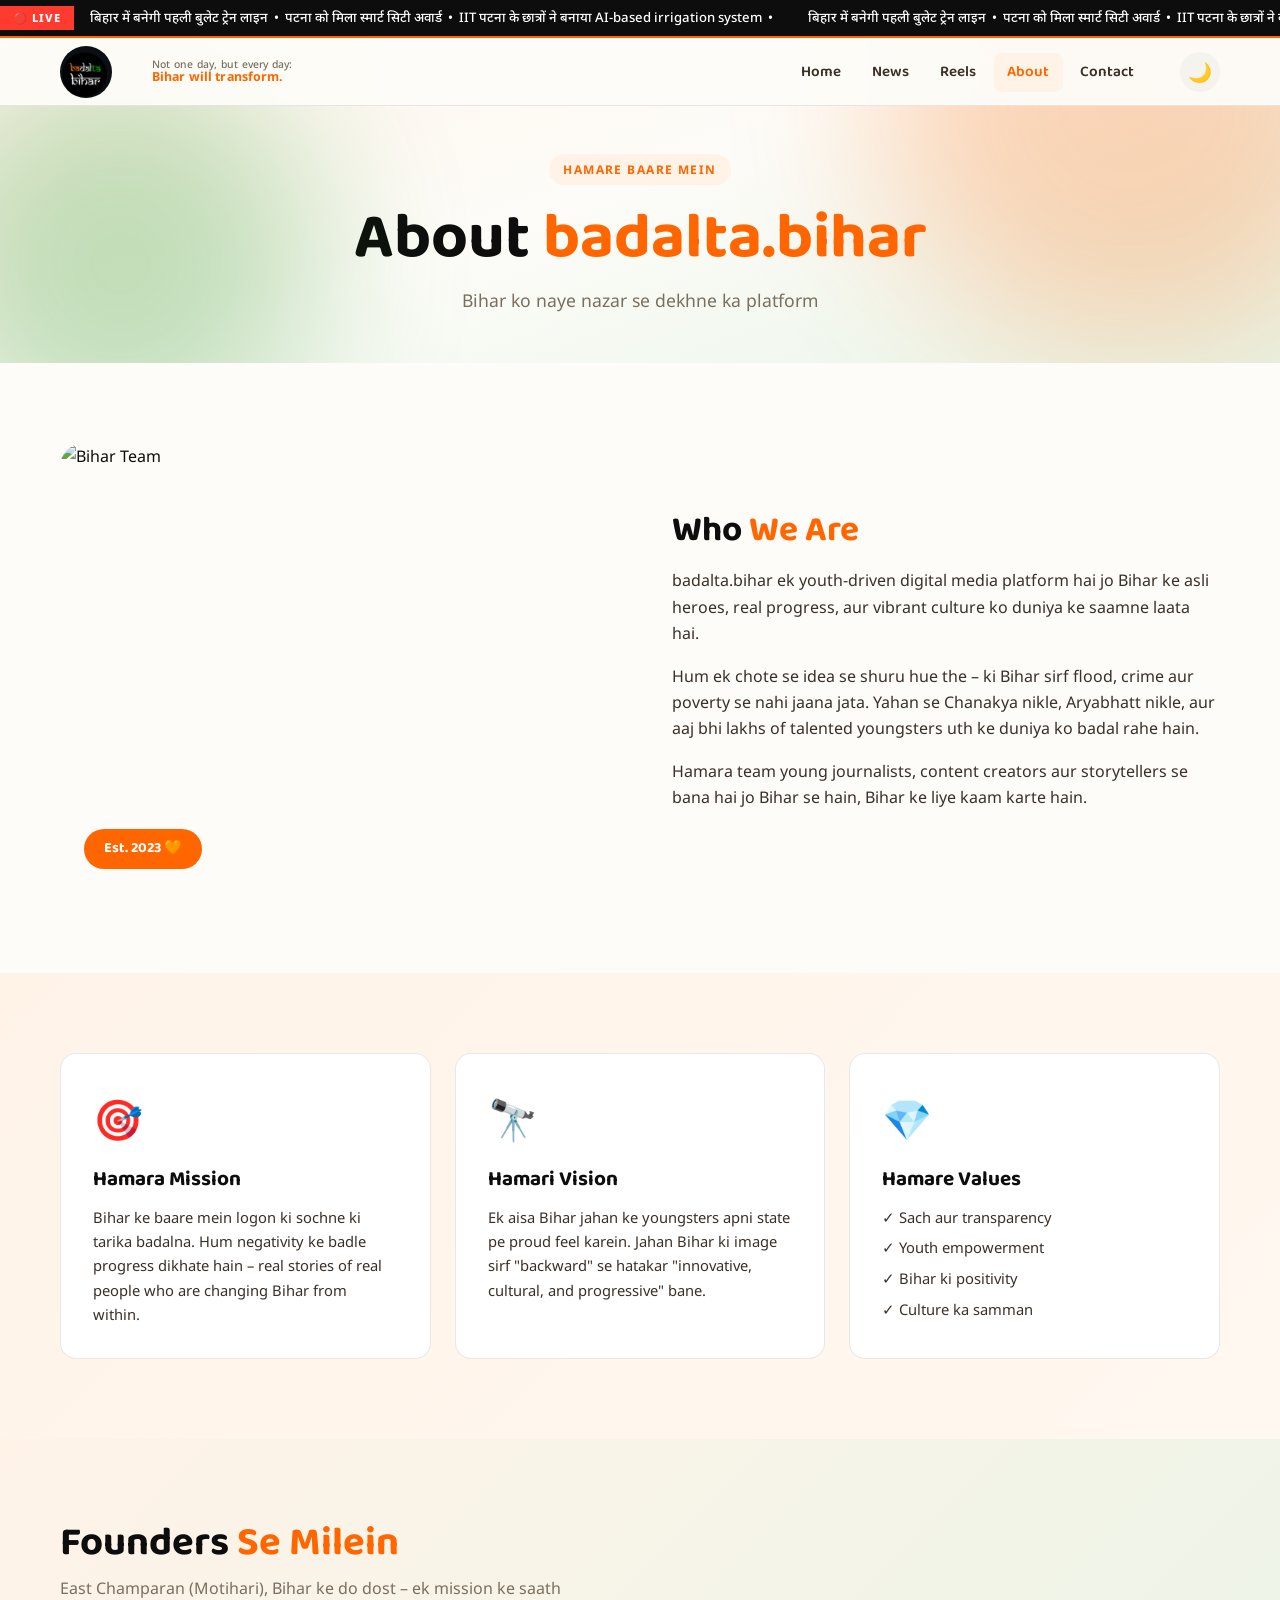
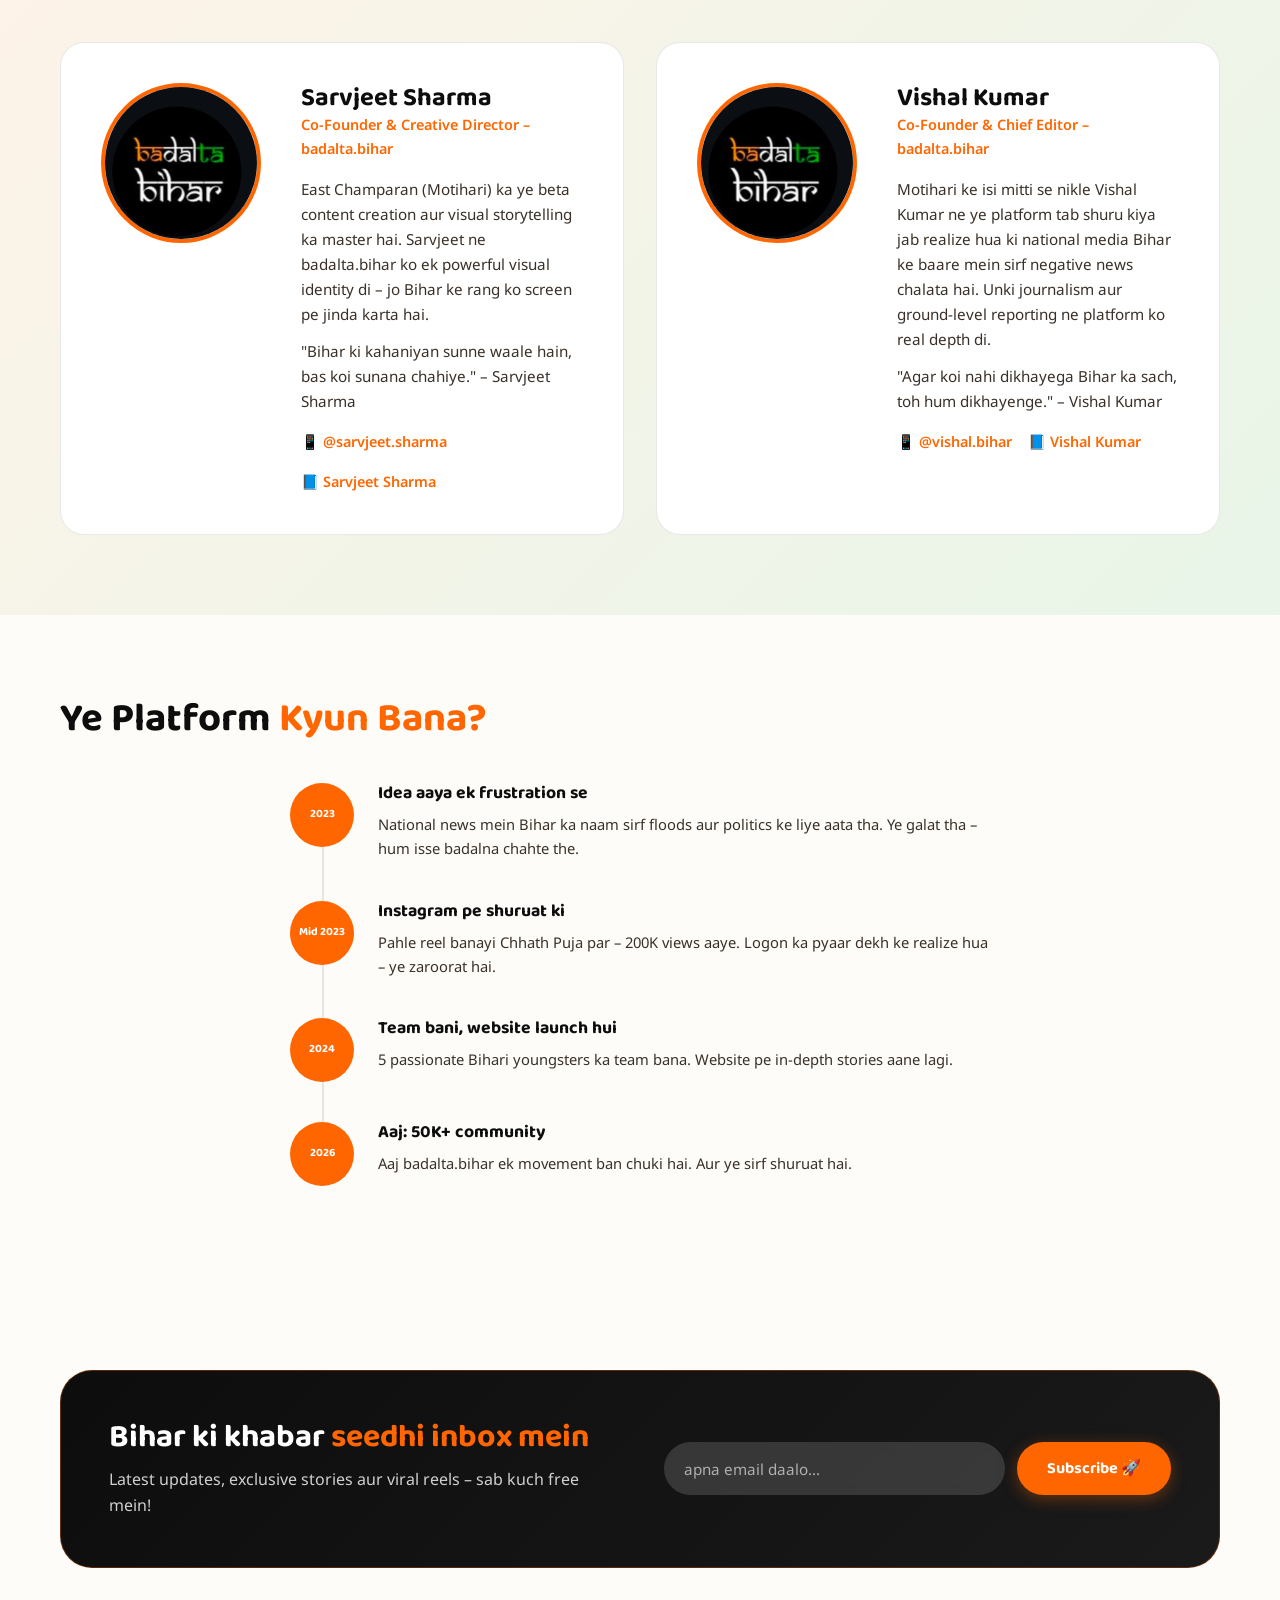
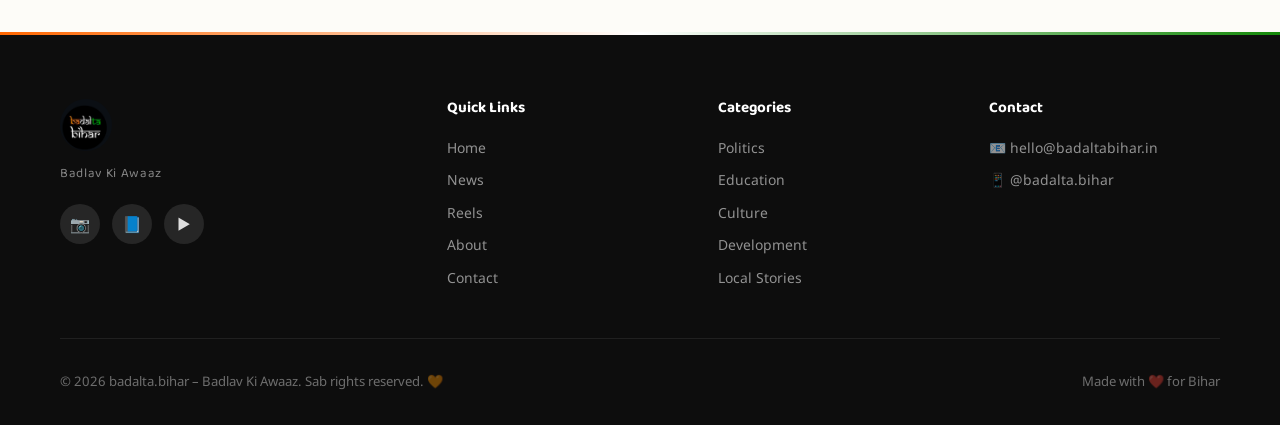
==== about.html @ aacc1989 "Add files via upload" ====
<!DOCTYPE html>
<html lang="hi" data-theme="light">
<head>
  <meta charset="UTF-8" />
  <meta name="viewport" content="width=device-width, initial-scale=1.0" />
  <title>About – badalta.bihar</title>
  <link rel="stylesheet" href="style.css" />
  <link href="https://fonts.googleapis.com/css2?family=Baloo+2:wght@400;500;600;700;800&family=Noto+Sans:ital,wght@0,400;0,500;0,600;1,400&display=swap" rel="stylesheet" />
</head>
<body>

  <div class="ticker-wrap">
    <span class="ticker-label">🔴 LIVE</span>
    <div class="ticker-track">
      <span class="ticker-content">बिहार में बनेगी पहली बुलेट ट्रेन लाइन &nbsp;•&nbsp; पटना को मिला स्मार्ट सिटी अवार्ड &nbsp;•&nbsp; IIT पटना के छात्रों ने बनाया AI-based irrigation system &nbsp;•&nbsp;</span>
      <span class="ticker-content" aria-hidden="true">बिहार में बनेगी पहली बुलेट ट्रेन लाइन &nbsp;•&nbsp; पटना को मिला स्मार्ट सिटी अवार्ड &nbsp;•&nbsp; IIT पटना के छात्रों ने बनाया AI-based irrigation system &nbsp;•&nbsp;</span>
    </div>
  </div>

  <nav class="navbar" id="navbar">
    <div class="nav-inner">
      <a href="index.html" class="logo logo-with-img">
        <img src="[data-uri]" alt="badalta.bihar logo" class="logo-img" />
      </a>
      <div class="nav-tagline">
        <span class="nt-line1">Not one day, but every day:</span>
        <span class="nt-line2">Bihar will transform.</span>
      </div>
      <ul class="nav-links" id="navLinks">
        <li><a href="index.html">Home</a></li>
        <li><a href="news.html">News</a></li>
        <li><a href="reels.html">Reels</a></li>
        <li><a href="about.html" class="active">About</a></li>
        <li><a href="contact.html">Contact</a></li>
      </ul>
      <div class="nav-actions">
        <button class="theme-toggle" id="themeToggle" title="Toggle Dark Mode">🌙</button>
        <button class="hamburger" id="hamburger"><span></span><span></span><span></span></button>
      </div>
    </div>
  </nav>

  <!-- PAGE HERO -->
  <section class="page-hero">
    <div class="blob blob-1"></div>
    <div class="blob blob-2"></div>
    <div class="container">
      <div class="section-badge">Hamare Baare Mein</div>
      <h1 class="page-hero-title">About <span class="accent">badalta.bihar</span></h1>
      <p class="page-hero-sub">Bihar ko naye nazar se dekhne ka platform</p>
    </div>
  </section>

  <!-- WHO WE ARE -->
  <section class="section-gap">
    <div class="container">
      <div class="about-full-grid">
        <div class="about-full-img">
          <img src="https://images.unsplash.com/photo-1529156069898-49953e39b3ac?w=700&q=80" alt="Bihar Team" loading="lazy" />
          <div class="img-badge">Est. 2023 🧡</div>
        </div>
        <div class="about-full-text">
          <h2>Who <span class="accent">We Are</span></h2>
          <p>badalta.bihar ek youth-driven digital media platform hai jo Bihar ke asli heroes, real progress, aur vibrant culture ko duniya ke saamne laata hai.</p>
          <p>Hum ek chote se idea se shuru hue the – ki Bihar sirf flood, crime aur poverty se nahi jaana jata. Yahan se Chanakya nikle, Aryabhatt nikle, aur aaj bhi lakhs of talented youngsters uth ke duniya ko badal rahe hain.</p>
          <p>Hamara team young journalists, content creators aur storytellers se bana hai jo Bihar se hain, Bihar ke liye kaam karte hain.</p>
        </div>
      </div>
    </div>
  </section>

  <!-- MISSION / VISION -->
  <section class="section-gap mv-section">
    <div class="container">
      <div class="mv-grid">
        <div class="mv-card mv-mission">
          <div class="mv-icon">🎯</div>
          <h3>Hamara Mission</h3>
          <p>Bihar ke baare mein logon ki sochne ki tarika badalna. Hum negativity ke badle progress dikhate hain – real stories of real people who are changing Bihar from within.</p>
        </div>
        <div class="mv-card mv-vision">
          <div class="mv-icon">🔭</div>
          <h3>Hamari Vision</h3>
          <p>Ek aisa Bihar jahan ke youngsters apni state pe proud feel karein. Jahan Bihar ki image sirf "backward" se hatakar "innovative, cultural, and progressive" bane.</p>
        </div>
        <div class="mv-card mv-values">
          <div class="mv-icon">💎</div>
          <h3>Hamare Values</h3>
          <ul>
            <li>✓ Sach aur transparency</li>
            <li>✓ Youth empowerment</li>
            <li>✓ Bihar ki positivity</li>
            <li>✓ Culture ka samman</li>
          </ul>
        </div>
      </div>
    </div>
  </section>

  <!-- FOUNDERS -->
  <section class="section-gap creator-section">
    <div class="container">
      <div class="section-header" style="justify-content:center;text-align:center;flex-direction:column;gap:0.5rem;">
        <h2 class="section-title">Founders <span class="accent">Se Milein</span></h2>
        <p style="color:var(--text-3)">East Champaran (Motihari), Bihar ke do dost – ek mission ke saath</p>
      </div>
      <div class="founders-grid">

        <!-- Founder 1: Sarvjeet Sharma -->
        <div class="creator-card">
          <div class="creator-avatar">
            <img src="[data-uri]" alt="Sarvjeet Sharma" />
          </div>
          <div class="creator-text">
            <h3>Sarvjeet Sharma</h3>
            <span class="creator-role">Co-Founder &amp; Creative Director – badalta.bihar</span>
            <p>East Champaran (Motihari) ka ye beta content creation aur visual storytelling ka master hai. Sarvjeet ne badalta.bihar ko ek powerful visual identity di – jo Bihar ke rang ko screen pe jinda karta hai.</p>
            <p>"Bihar ki kahaniyan sunne waale hain, bas koi sunana chahiye." – Sarvjeet Sharma</p>
            <div class="creator-social">
              <a href="#">📱 @sarvjeet.sharma</a>
              <a href="#">📘 Sarvjeet Sharma</a>
            </div>
          </div>
        </div>

        <!-- Founder 2: Vishal Kumar -->
        <div class="creator-card">
          <div class="creator-avatar">
            <img src="[data-uri]" alt="Vishal Kumar" />
          </div>
          <div class="creator-text">
            <h3>Vishal Kumar</h3>
            <span class="creator-role">Co-Founder &amp; Chief Editor – badalta.bihar</span>
            <p>Motihari ke isi mitti se nikle Vishal Kumar ne ye platform tab shuru kiya jab realize hua ki national media Bihar ke baare mein sirf negative news chalata hai. Unki journalism aur ground-level reporting ne platform ko real depth di.</p>
            <p>"Agar koi nahi dikhayega Bihar ka sach, toh hum dikhayenge." – Vishal Kumar</p>
            <div class="creator-social">
              <a href="#">📱 @vishal.bihar</a>
              <a href="#">📘 Vishal Kumar</a>
            </div>
          </div>
        </div>

      </div>
    </div>
  </section>

  <!-- WHY THIS PLATFORM -->
  <section class="section-gap why-section">
    <div class="container">
      <div class="section-header">
        <h2 class="section-title">Ye Platform <span class="accent">Kyun Bana?</span></h2>
      </div>
      <div class="why-timeline">
        <div class="why-item">
          <div class="why-dot">2023</div>
          <div class="why-text">
            <h4>Idea aaya ek frustration se</h4>
            <p>National news mein Bihar ka naam sirf floods aur politics ke liye aata tha. Ye galat tha – hum isse badalna chahte the.</p>
          </div>
        </div>
        <div class="why-item">
          <div class="why-dot">Mid 2023</div>
          <div class="why-text">
            <h4>Instagram pe shuruat ki</h4>
            <p>Pahle reel banayi Chhath Puja par – 200K views aaye. Logon ka pyaar dekh ke realize hua – ye zaroorat hai.</p>
          </div>
        </div>
        <div class="why-item">
          <div class="why-dot">2024</div>
          <div class="why-text">
            <h4>Team bani, website launch hui</h4>
            <p>5 passionate Bihari youngsters ka team bana. Website pe in-depth stories aane lagi.</p>
          </div>
        </div>
        <div class="why-item">
          <div class="why-dot">2026</div>
          <div class="why-text">
            <h4>Aaj: 50K+ community</h4>
            <p>Aaj badalta.bihar ek movement ban chuki hai. Aur ye sirf shuruat hai.</p>
          </div>
        </div>
      </div>
    </div>
  </section>

  <!-- NEWSLETTER -->
  <section class="newsletter-section section-gap">
    <div class="container">
      <div class="newsletter-box">
        <div class="nl-text">
          <h2>Bihar ki khabar <span class="accent">seedhi inbox mein</span></h2>
          <p>Latest updates, exclusive stories aur viral reels – sab kuch free mein!</p>
        </div>
        <form class="nl-form" id="nlForm">
          <input type="email" placeholder="apna email daalo..." required />
          <button type="submit" class="btn btn-primary">Subscribe 🚀</button>
        </form>
      </div>
    </div>
  </section>

  <footer class="footer">
    <div class="container">
      <div class="footer-grid">
        <div class="footer-brand">
          <a href="index.html" class="logo logo-footer logo-with-img"><img src="[data-uri]" alt="badalta.bihar logo" class="logo-img" /></a>
          <p class="footer-tagline">Badlav Ki Awaaz</p>
          <div class="social-links">
            <a href="#" class="social-btn">📷</a>
            <a href="#" class="social-btn">📘</a>
            <a href="#" class="social-btn">▶</a>
          </div>
        </div>
        <div class="footer-col"><h4>Quick Links</h4><ul><li><a href="index.html">Home</a></li><li><a href="news.html">News</a></li><li><a href="reels.html">Reels</a></li><li><a href="about.html">About</a></li><li><a href="contact.html">Contact</a></li></ul></div>
        <div class="footer-col"><h4>Categories</h4><ul><li><a href="#">Politics</a></li><li><a href="#">Education</a></li><li><a href="#">Culture</a></li><li><a href="#">Development</a></li><li><a href="#">Local Stories</a></li></ul></div>
        <div class="footer-col"><h4>Contact</h4><ul><li>📧 hello@badaltabihar.in</li><li>📱 @badalta.bihar</li></ul></div>
      </div>
      <div class="footer-bottom">
        <p>© 2026 badalta.bihar – Badlav Ki Awaaz. Sab rights reserved. 🧡</p>
        <p>Made with ❤️ for Bihar</p>
      </div>
    </div>
  </footer>
  <script src="script.js"></script>
</body>
</html>
---- style.css ----
/* ═══════════════════════════════════════════════════════ */
/*  badalta.bihar – style.css                             */
/*  Design: Bihar saffron/green editorial with bold type  */
/* ═══════════════════════════════════════════════════════ */

/* ── DESIGN TOKENS ──────────────────────────────────── */
:root {
  /* ── Logo-matched palette: Saffron | White | Green | Black ── */
  --saffron:       #FF6600;
  --saffron-light: #FF8C2A;
  --saffron-pale:  #FFF3E8;
  --green:         #138808;
  --green-light:   #1DAD0A;
  --green-pale:    #E8F5E8;
  --logo-black:    #0D0D0D;
  --white:         #FFFFFF;
  --earth:         #8B5E3C;
  --earth-pale:    #F5EDE5;
  /* Light theme: clean off-white background */
  --bg:            #FDFCF8;
  --surface:       #FFFFFF;
  --surface-2:     #F5F3EE;
  --text-1:        #0D0D0D;
  --text-2:        #3A3028;
  --text-3:        #7A6F5E;
  --border:        rgba(0,0,0,0.09);
  --shadow-sm:     0 2px 8px rgba(0,0,0,0.07);
  --shadow-md:     0 6px 24px rgba(255,102,0,0.10);
  --shadow-lg:     0 16px 48px rgba(0,0,0,0.15);
  --radius-sm:     8px;
  --radius-md:     16px;
  --radius-lg:     24px;
  --radius-xl:     32px;
  --ticker-h:      38px;
  --nav-h:         68px;
  --font-display:  'Baloo 2', cursive;
  --font-body:     'Noto Sans', sans-serif;
  --transition:    0.25s cubic-bezier(0.4,0,0.2,1);
}

[data-theme="dark"] {
  /* Logo-matched dark: pure black like logo bg, saffron+green glow */
  --bg:        #0A0A0A;
  --surface:   #141414;
  --surface-2: #1E1E1E;
  --text-1:    #F8F6F2;
  --text-2:    #C8BFB0;
  --text-3:    #7A7060;
  --border:    rgba(255,255,255,0.08);
  --shadow-sm: 0 2px 8px rgba(0,0,0,0.5);
  --shadow-md: 0 6px 24px rgba(255,102,0,0.15);
  --shadow-lg: 0 16px 48px rgba(0,0,0,0.7);
  --saffron-pale: #2A1200;
  --green-pale:   #0A1F0A;
  --earth-pale:   #1A0F07;
}

/* ── RESET ──────────────────────────────────────────── */
*, *::before, *::after { box-sizing: border-box; margin: 0; padding: 0; }
html { scroll-behavior: smooth; font-size: 16px; }
body {
  font-family: var(--font-body);
  background: var(--bg);
  color: var(--text-1);
  line-height: 1.65;
  transition: background var(--transition), color var(--transition);
  overflow-x: hidden;
}
img { max-width: 100%; display: block; object-fit: cover; }
a { text-decoration: none; color: inherit; }
ul { list-style: none; }
button { cursor: pointer; border: none; background: none; font-family: inherit; }
input, textarea { font-family: inherit; }

/* ── TYPOGRAPHY ──────────────────────────────────────── */
h1,h2,h3,h4 { font-family: var(--font-display); font-weight: 700; line-height: 1.2; }
.accent { color: var(--saffron); }

/* ── UTILITIES ───────────────────────────────────────── */
.container { width: 100%; max-width: 1200px; margin: 0 auto; padding: 0 1.25rem; }
.section-gap { padding: 5rem 0; }
.section-header { display: flex; align-items: baseline; justify-content: space-between; margin-bottom: 2.5rem; flex-wrap: wrap; gap: 0.5rem; }
.section-title { font-size: clamp(1.8rem, 4vw, 2.5rem); font-family: var(--font-display); }
.section-sub { color: var(--text-3); margin-top: 0.25rem; font-size: 1rem; }
.section-badge { display: inline-block; background: var(--saffron-pale); color: var(--saffron); font-size: 0.75rem; font-weight: 700; letter-spacing: 0.12em; text-transform: uppercase; padding: 0.35rem 0.9rem; border-radius: 50px; margin-bottom: 1rem; }
.see-all { color: var(--saffron); font-weight: 600; font-size: 0.9rem; transition: gap var(--transition); }
.see-all:hover { text-decoration: underline; }

/* ── BUTTONS ─────────────────────────────────────────── */
.btn {
  display: inline-flex; align-items: center; gap: 0.5rem;
  font-family: var(--font-display); font-weight: 700; font-size: 1rem;
  padding: 0.75rem 1.75rem; border-radius: 50px;
  transition: all var(--transition); cursor: pointer; border: 2px solid transparent;
}
.btn-primary {
  background: var(--saffron); color: #fff;
  box-shadow: 0 4px 16px rgba(255,102,0,0.35);
}
.btn-primary:hover { background: var(--saffron-light); transform: translateY(-2px); box-shadow: 0 8px 24px rgba(255,102,0,0.45); }
.btn-ghost {
  background: transparent; color: var(--saffron);
  border-color: var(--saffron);
}
.btn-ghost:hover { background: var(--saffron); color: #fff; }
.btn-sm { font-size: 0.85rem; padding: 0.5rem 1.1rem; }
.btn-full { width: 100%; justify-content: center; }

/* ── TICKER ──────────────────────────────────────────── */
.ticker-wrap {
  position: fixed; top: 0; left: 0; right: 0; z-index: 1000;
  background: var(--logo-black); color: #fff; border-bottom: 2px solid var(--saffron);
  height: var(--ticker-h); display: flex; align-items: center;
  overflow: hidden;
}
.ticker-label {
  flex-shrink: 0; background: #FF3B30; font-size: 0.7rem; font-weight: 800;
  letter-spacing: 0.1em; padding: 0.2rem 0.8rem; margin-right: 1rem;
  animation: pulse-label 2s infinite;
}
@keyframes pulse-label { 0%,100%{opacity:1} 50%{opacity:.6} }
.ticker-track { flex: 1; overflow: hidden; display: flex; }
.ticker-content {
  white-space: nowrap; font-size: 0.82rem; font-weight: 500;
  animation: ticker-scroll 35s linear infinite;
  padding-right: 2rem;
}
@keyframes ticker-scroll { 0%{transform:translateX(0)} 100%{transform:translateX(-100%)} }

/* ── NAVBAR ──────────────────────────────────────────── */
.navbar {
  position: fixed; top: var(--ticker-h); left: 0; right: 0; z-index: 999;
  background: rgba(253,252,248,0.95); backdrop-filter: blur(14px); border-bottom: 1.5px solid rgba(255,102,0,0.12);
  border-bottom: 1px solid var(--border); height: var(--nav-h);
  transition: all var(--transition);
}
[data-theme="dark"] .navbar { background: rgba(10,10,10,0.96); border-bottom: 1.5px solid rgba(255,102,0,0.2); }
.navbar.scrolled { box-shadow: var(--shadow-md); }
.nav-inner {
  max-width: 1200px; margin: 0 auto; padding: 0 1.25rem;
  height: 100%; display: flex; align-items: center; gap: 2rem;
}
.logo {
  display: flex; flex-direction: column; line-height: 1;
  font-family: var(--font-display);
}
.logo-dot { color: var(--saffron); font-size: 1.3rem; font-weight: 800; }
.logo-main { color: var(--green); font-size: 1.3rem; font-weight: 800; }
.logo-footer .logo-dot, .logo-footer .logo-main { font-size: 1.5rem; }
.tagline-nav { color: var(--text-3); font-size: 0.6rem; font-weight: 500; letter-spacing: 0.05em; margin-top: 1px; }
.nav-links { display: flex; gap: 0.25rem; margin-left: auto; }
.nav-links a {
  font-family: var(--font-display); font-weight: 600; font-size: 0.95rem;
  color: var(--text-2); padding: 0.45rem 0.85rem; border-radius: var(--radius-sm);
  transition: all var(--transition);
}
.nav-links a:hover, .nav-links a.active {
  color: var(--saffron); background: var(--saffron-pale);
}
.nav-actions { display: flex; align-items: center; gap: 0.75rem; }
.theme-toggle {
  font-size: 1.2rem; padding: 0.4rem; border-radius: 50%;
  transition: all var(--transition); background: var(--surface-2);
  width: 40px; height: 40px; display: grid; place-items: center;
}
.theme-toggle:hover { background: var(--saffron-pale); }
.hamburger { display: none; flex-direction: column; gap: 5px; padding: 0.5rem; }
.hamburger span { width: 22px; height: 2px; background: var(--text-1); border-radius: 2px; transition: all var(--transition); display: block; }

/* ── HERO ─────────────────────────────────────────────── */
.hero {
  min-height: 100vh; display: flex; flex-direction: column;
  justify-content: center; align-items: center;
  padding-top: calc(var(--ticker-h) + var(--nav-h) + 2rem);
  padding-bottom: 4rem;
  position: relative; overflow: hidden;
  text-align: center;
  background: linear-gradient(175deg, #FFF3E8 0%, #FDFCF8 45%, #E8F5E8 100%);
}
.hero-bg-art { position: absolute; inset: 0; pointer-events: none; }
.blob {
  position: absolute; border-radius: 50%; filter: blur(80px); opacity: 0.25;
  animation: blob-float 12s ease-in-out infinite;
}
.blob-1 { width: 500px; height: 500px; background: var(--saffron); top: -150px; right: -100px; animation-delay: 0s; }
.blob-2 { width: 400px; height: 400px; background: var(--green); bottom: -100px; left: -80px; animation-delay: -4s; }
.blob-3 { width: 300px; height: 300px; background: #1a1a1a; top: 50%; left: 50%; transform: translate(-50%,-50%); animation-delay: -8s; }
@keyframes blob-float { 0%,100%{transform:translate(0,0) scale(1)} 33%{transform:translate(30px,-30px) scale(1.05)} 66%{transform:translate(-20px,20px) scale(0.95)} }
.hero-inner { position: relative; z-index: 2; max-width: 800px; padding: 0 1.25rem; }
.hero-badge {
  display: inline-block; background: var(--logo-black); color: var(--saffron); border: 1px solid var(--saffron);
  font-size: 0.75rem; font-weight: 700; letter-spacing: 0.1em; text-transform: uppercase;
  padding: 0.4rem 1rem; border-radius: 50px; margin-bottom: 1.5rem;
  animation: fadeUp 0.6s ease calc(var(--d,0)*0.12s) both;
}
.hero-title {
  font-size: clamp(2.5rem, 8vw, 5.5rem);
  font-family: var(--font-display); font-weight: 800;
  line-height: 1.05; margin-bottom: 0.5rem; letter-spacing: -0.02em;
}
.hero-word { display: inline-block; animation: fadeUp 0.6s ease calc(var(--d,0)*0.15s) both; }
.hero-sub-line { font-size: clamp(1.2rem, 3vw, 1.8rem); color: var(--green); font-weight: 600; animation: fadeUp 0.6s ease calc(var(--d,0)*0.15s) both; }
.hero-desc {
  font-size: clamp(1rem, 2vw, 1.15rem); color: var(--text-2); margin: 1.5rem auto;
  max-width: 550px; animation: fadeUp 0.6s ease calc(var(--d,0)*0.15s) both;
}
.hero-cta { display: flex; gap: 1rem; justify-content: center; flex-wrap: wrap; animation: fadeUp 0.6s ease calc(var(--d,0)*0.15s) both; }
.hero-stats {
  display: flex; align-items: center; gap: 2rem; justify-content: center;
  margin-top: 3rem; animation: fadeUp 0.6s ease calc(var(--d,0)*0.15s) both;
}
.stat { text-align: center; }
.stat strong { display: block; font-size: 2rem; font-family: var(--font-display); color: var(--saffron); font-weight: 800; }
.stat span { font-size: 0.8rem; color: var(--text-3); text-transform: uppercase; letter-spacing: 0.08em; }
.stat-divider { width: 1px; height: 40px; background: var(--border); }
.hero-scroll-hint {
  position: absolute; bottom: 2rem; left: 50%; transform: translateX(-50%);
  display: flex; flex-direction: column; align-items: center; gap: 0.5rem;
  color: var(--text-3); font-size: 0.75rem; letter-spacing: 0.1em; text-transform: uppercase;
  animation: fadeUp 1s ease 1s both;
}
.scroll-arrow {
  width: 20px; height: 20px; border-right: 2px solid var(--saffron); border-bottom: 2px solid var(--saffron);
  transform: rotate(45deg); animation: scroll-bounce 1.5s ease-in-out infinite;
}
@keyframes scroll-bounce { 0%,100%{transform:rotate(45deg) translateY(0)} 50%{transform:rotate(45deg) translateY(6px)} }
@keyframes fadeUp { from{opacity:0;transform:translateY(24px)} to{opacity:1;transform:translateY(0)} }

/* ── CATEGORIES ──────────────────────────────────────── */
.cat-grid { display: grid; grid-template-columns: repeat(5,1fr); gap: 1rem; }
.cat-card {
  display: flex; flex-direction: column; align-items: center; gap: 0.5rem;
  padding: 1.75rem 1rem; border-radius: var(--radius-md); text-align: center;
  transition: all var(--transition); cursor: pointer; border: 2px solid transparent;
}
.cat-card:hover { transform: translateY(-6px); box-shadow: var(--shadow-md); }
.cat-icon { font-size: 2.2rem; }
.cat-card h3 { font-family: var(--font-display); font-weight: 700; font-size: 1rem; }
.cat-card span { font-size: 0.78rem; color: var(--text-3); }
.cat-politics  { background: #FFF5F5; } .cat-politics:hover  { border-color: #FF6B6B; }
.cat-education { background: #F0F7FF; } .cat-education:hover { border-color: #4A90E2; }
.cat-culture   { background: #FFF8F0; } .cat-culture:hover   { border-color: var(--saffron); }
.cat-development { background: var(--green-pale); } .cat-development:hover { border-color: var(--green); }
.cat-local     { background: var(--earth-pale); } .cat-local:hover     { border-color: var(--earth); }
[data-theme="dark"] .cat-politics  { background: #1A0505; }
[data-theme="dark"] .cat-education { background: #05100A; }
[data-theme="dark"] .cat-culture   { background: #1A0A00; }
[data-theme="dark"] .cat-development { background: var(--green-pale); }
[data-theme="dark"] .cat-local     { background: var(--earth-pale); }

/* ── FEATURED NEWS ───────────────────────────────────── */
.news-grid {
  display: grid;
  grid-template-columns: 1.6fr 1fr;
  grid-template-rows: auto auto;
  gap: 1.5rem;
}
.news-card--featured { grid-row: span 2; }
.news-card {
  background: var(--surface); border-radius: var(--radius-md);
  overflow: hidden; border: 1px solid var(--border);
  transition: all var(--transition); display: flex; flex-direction: column;
}
.news-card:hover { transform: translateY(-4px); box-shadow: var(--shadow-md); }
.news-img { position: relative; overflow: hidden; }
.news-img img { width: 100%; height: 240px; transition: transform 0.4s ease; }
.news-card--featured .news-img img { height: 380px; }
.news-card:hover .news-img img { transform: scale(1.05); }
.news-tag {
  position: absolute; top: 0.75rem; left: 0.75rem;
  font-size: 0.72rem; font-weight: 700; letter-spacing: 0.06em; text-transform: uppercase;
  padding: 0.3rem 0.75rem; border-radius: 50px;
}
.tag-development { background: var(--green); color: #fff; }
.tag-education   { background: #4A90E2; color: #fff; }
.tag-culture     { background: var(--saffron); color: #fff; }
.tag-politics    { background: #E53E3E; color: #fff; }
.tag-local       { background: var(--earth); color: #fff; }
.news-body { padding: 1.25rem; flex: 1; display: flex; flex-direction: column; gap: 0.5rem; }
.news-date { font-size: 0.78rem; color: var(--text-3); }
.news-title { font-family: var(--font-display); font-size: 1.05rem; font-weight: 700; line-height: 1.35; }
.news-card--featured .news-title { font-size: 1.4rem; }
.news-excerpt { font-size: 0.9rem; color: var(--text-2); flex: 1; }
.news-read-more {
  display: inline-flex; align-items: center; gap: 0.3rem; color: var(--saffron);
  font-weight: 700; font-size: 0.88rem; margin-top: auto; padding-top: 0.5rem;
  transition: gap var(--transition);
}
.news-read-more:hover { gap: 0.6rem; }

/* ── REELS ────────────────────────────────────────────── */
.reels-grid { display: grid; grid-template-columns: repeat(3,1fr); gap: 1rem; }
.reels-page-grid { display: grid; grid-template-columns: repeat(3,1fr); gap: 1.5rem; }
.reel-card { cursor: pointer; }
.reel-thumb {
  position: relative; border-radius: var(--radius-md); overflow: hidden;
  aspect-ratio: 9/16; max-height: 380px;
  background: var(--surface-2);
}
.reel-card-lg .reel-thumb { max-height: none; aspect-ratio: 9/14; }
.reel-thumb img { width: 100%; height: 100%; object-fit: cover; transition: transform 0.4s ease; }
.reel-card:hover .reel-thumb img { transform: scale(1.06); }
.reel-overlay {
  position: absolute; inset: 0; background: rgba(0,0,0,0.3);
  display: grid; place-items: center; opacity: 0; transition: opacity var(--transition);
}
.reel-card:hover .reel-overlay { opacity: 1; }
.play-btn {
  width: 56px; height: 56px; background: rgba(255,255,255,0.95); border-radius: 50%;
  display: grid; place-items: center; font-size: 1.2rem; color: var(--saffron);
  transition: transform var(--transition);
}
.play-btn:hover { transform: scale(1.1); }
.reel-views {
  position: absolute; top: 0.75rem; right: 0.75rem;
  background: rgba(0,0,0,0.6); color: #fff;
  font-size: 0.72rem; padding: 0.25rem 0.6rem; border-radius: 50px; backdrop-filter: blur(4px);
}
.reel-duration {
  position: absolute; bottom: 0.75rem; right: 0.75rem;
  background: rgba(0,0,0,0.6); color: #fff;
  font-size: 0.72rem; padding: 0.25rem 0.6rem; border-radius: 50px;
}
.reel-caption { font-size: 0.82rem; color: var(--text-2); margin-top: 0.6rem; line-height: 1.4; }

/* ── ABOUT PREVIEW ─────────────────────────────────── */
.about-grid { display: grid; grid-template-columns: 1fr 1fr; gap: 4rem; align-items: center; }
.about-text p { color: var(--text-2); margin-bottom: 1rem; }
.about-pills { display: flex; gap: 0.75rem; flex-wrap: wrap; margin-top: 1rem; }
.about-pills span {
  background: var(--surface-2); color: var(--text-1);
  font-size: 0.82rem; font-weight: 600; padding: 0.4rem 1rem; border-radius: 50px;
  border: 1px solid var(--border);
}
.about-card-stack { position: relative; height: 320px; }
.acard {
  position: absolute; background: var(--surface); border-radius: var(--radius-md);
  padding: 1.5rem; border: 1px solid var(--border); box-shadow: var(--shadow-sm);
  width: 220px; transition: transform var(--transition);
}
.acard:hover { transform: translateY(-4px) scale(1.02); }
.acard-icon { font-size: 2rem; margin-bottom: 0.5rem; }
.acard h4 { font-family: var(--font-display); font-size: 1rem; font-weight: 700; }
.acard p { font-size: 0.82rem; color: var(--text-3); margin-top: 0.25rem; }
.acard-1 { top: 0; left: 0; transform: rotate(-3deg); }
.acard-2 { top: 60px; right: 0; transform: rotate(2deg); }
.acard-3 { bottom: 0; left: 40px; transform: rotate(-1deg); }

/* ── NEWSLETTER ──────────────────────────────────────── */
.newsletter-section { padding: 4rem 0; }
.newsletter-box {
  background: linear-gradient(135deg, #0D0D0D 0%, #1a1a1a 100%); border: 1px solid rgba(255,102,0,0.3);
  border-radius: var(--radius-xl); padding: 3rem; color: #fff;
  display: flex; align-items: center; gap: 3rem; flex-wrap: wrap;
}
.nl-text { flex: 1; }
.nl-text h2 { font-family: var(--font-display); font-size: clamp(1.4rem,3vw,2rem); font-weight: 700; color: #fff; }
.nl-text .accent { color: var(--saffron); }
.nl-text p { color: rgba(255,255,255,0.8); margin-top: 0.5rem; }
.nl-form { display: flex; gap: 0.75rem; flex-wrap: wrap; flex: 1; min-width: 280px; }
.nl-form input {
  flex: 1; min-width: 200px; padding: 0.85rem 1.25rem;
  border-radius: 50px; border: none; outline: none;
  font-size: 0.95rem; background: rgba(255,255,255,0.15);
  color: #fff; backdrop-filter: blur(4px);
}
.nl-form input::placeholder { color: rgba(255,255,255,0.6); }
.nl-form input:focus { background: rgba(255,255,255,0.25); }

/* ── PAGE HERO ───────────────────────────────────────── */
.page-hero {
  padding-top: calc(var(--ticker-h) + var(--nav-h) + 3rem);
  padding-bottom: 3rem; text-align: center;
  background: linear-gradient(160deg, #FFF3E8 0%, #FDFCF8 50%, #E8F5E8 100%);
  position: relative; overflow: hidden;
}
.page-hero-title { font-size: clamp(2.5rem,6vw,4rem); font-family: var(--font-display); }
.page-hero-sub { color: var(--text-3); margin-top: 0.5rem; font-size: 1.1rem; }

/* ── NEWS PAGE ───────────────────────────────────────── */
.news-toolbar { display: flex; gap: 1.25rem; align-items: center; flex-wrap: wrap; padding-bottom: 2.5rem; }
.search-wrap { position: relative; }
.search-icon { position: absolute; left: 1rem; top: 50%; transform: translateY(-50%); pointer-events: none; }
.search-input {
  padding: 0.75rem 1.25rem 0.75rem 2.75rem; border-radius: 50px;
  border: 1.5px solid var(--border); background: var(--surface); color: var(--text-1);
  font-size: 0.95rem; width: 280px; outline: none; transition: all var(--transition);
}
.search-input:focus { border-color: var(--saffron); box-shadow: 0 0 0 3px rgba(255,102,0,0.15); }
.filter-tabs { display: flex; gap: 0.5rem; flex-wrap: wrap; }
.filter-btn {
  padding: 0.5rem 1.1rem; border-radius: 50px; font-family: var(--font-display);
  font-weight: 600; font-size: 0.85rem; color: var(--text-2);
  background: var(--surface); border: 1.5px solid var(--border);
  transition: all var(--transition);
}
.filter-btn:hover, .filter-btn.active {
  background: var(--saffron); color: #fff; border-color: var(--saffron);
}
.news-list-grid { display: grid; grid-template-columns: 1fr 1fr; gap: 1.75rem; }
.news-list-card {
  display: flex; gap: 1.25rem; background: var(--surface);
  border-radius: var(--radius-md); overflow: hidden;
  border: 1px solid var(--border); transition: all var(--transition);
}
.news-list-card:hover { transform: translateY(-3px); box-shadow: var(--shadow-md); }
.news-list-img { flex-shrink: 0; width: 160px; position: relative; overflow: hidden; }
.news-list-img img { width: 100%; height: 100%; object-fit: cover; transition: transform 0.4s ease; }
.news-list-card:hover .news-list-img img { transform: scale(1.05); }
.news-list-body { flex: 1; padding: 1.25rem 1.25rem 1.25rem 0; display: flex; flex-direction: column; gap: 0.5rem; }
.news-list-body time { font-size: 0.75rem; color: var(--text-3); }
.news-list-body h3 { font-family: var(--font-display); font-size: 1rem; font-weight: 700; line-height: 1.35; }
.news-list-body p { font-size: 0.85rem; color: var(--text-2); flex: 1; }
.news-list-footer { display: flex; align-items: center; justify-content: space-between; margin-top: auto; padding-top: 0.5rem; }
.share-btns { display: flex; gap: 0.4rem; }
.share-btn {
  font-size: 1rem; padding: 0.3rem; border-radius: var(--radius-sm);
  transition: all var(--transition); opacity: 0.6;
}
.share-btn:hover { opacity: 1; background: var(--surface-2); }
.no-results { text-align: center; padding: 4rem; color: var(--text-3); font-size: 1.1rem; }

/* ── ABOUT PAGE ──────────────────────────────────────── */
.about-full-grid { display: grid; grid-template-columns: 1fr 1fr; gap: 4rem; align-items: center; }
.about-full-img { position: relative; border-radius: var(--radius-lg); overflow: hidden; }
.about-full-img img { width: 100%; height: 450px; }
.img-badge {
  position: absolute; bottom: 1.5rem; left: 1.5rem;
  background: var(--saffron); color: #fff; font-family: var(--font-display);
  font-weight: 700; padding: 0.5rem 1.25rem; border-radius: 50px; font-size: 0.9rem;
}
.about-full-text h2 { font-size: 2.2rem; margin-bottom: 1rem; }
.about-full-text p { color: var(--text-2); margin-bottom: 1rem; }

.mv-grid { display: grid; grid-template-columns: repeat(3,1fr); gap: 1.5rem; }
.mv-card {
  padding: 2rem; border-radius: var(--radius-md);
  border: 1px solid var(--border); background: var(--surface);
  transition: all var(--transition);
}
.mv-card:hover { transform: translateY(-4px); box-shadow: var(--shadow-md); }
.mv-section { background: linear-gradient(135deg, var(--saffron-pale), #fff8f0); }
[data-theme="dark"] .mv-section { background: linear-gradient(135deg, var(--saffron-pale), #fff8f0); }
.mv-icon { font-size: 2.5rem; margin-bottom: 1rem; }
.mv-card h3 { font-family: var(--font-display); font-size: 1.3rem; margin-bottom: 0.75rem; }
.mv-card p { color: var(--text-2); font-size: 0.92rem; }
.mv-card ul { list-style: none; display: flex; flex-direction: column; gap: 0.4rem; }
.mv-card li { color: var(--text-2); font-size: 0.92rem; }

.creator-section { background: linear-gradient(135deg, var(--saffron-pale) 0%, var(--green-pale) 100%); }
.creator-card {
  display: flex; gap: 2.5rem; align-items: flex-start;
  background: var(--surface); border-radius: var(--radius-lg);
  padding: 2.5rem; border: 1px solid var(--border); max-width: 860px; margin: 0 auto;
}
.creator-avatar { flex-shrink: 0; }
.creator-avatar img { width: 160px; height: 160px; border-radius: 50%; object-fit: cover; border: 4px solid var(--saffron); }
.creator-text h3 { font-family: var(--font-display); font-size: 1.6rem; }
.creator-role { display: block; color: var(--saffron); font-weight: 600; font-size: 0.9rem; margin-bottom: 1rem; }
.creator-text p { color: var(--text-2); margin-bottom: 0.75rem; font-size: 0.95rem; }
.creator-social { display: flex; gap: 1rem; flex-wrap: wrap; margin-top: 1rem; }
.creator-social a { color: var(--saffron); font-weight: 600; font-size: 0.9rem; }

/* Two-founder layout */
.founders-grid { display: grid; grid-template-columns: 1fr 1fr; gap: 2rem; }
@media (max-width: 860px) { .founders-grid { grid-template-columns: 1fr; } }

.why-timeline { max-width: 700px; margin: 0 auto; display: flex; flex-direction: column; gap: 0; }
.why-item { display: flex; gap: 1.5rem; padding-bottom: 2.5rem; position: relative; }
.why-item::before { content:''; position:absolute; left:32px; top:48px; bottom:0; width:2px; background: var(--border); }
.why-item:last-child::before { display:none; }
.why-dot {
  flex-shrink: 0; width: 64px; height: 64px; border-radius: 50%;
  background: var(--saffron); color: #fff; font-family: var(--font-display);
  font-weight: 700; font-size: 0.72rem; display: grid; place-items: center; text-align: center;
  z-index: 1; line-height: 1.2; padding: 0.5rem;
}
.why-text h4 { font-family: var(--font-display); font-size: 1.1rem; margin-bottom: 0.5rem; }
.why-text p { color: var(--text-2); font-size: 0.92rem; }

/* ── CONTACT PAGE ────────────────────────────────────── */
.contact-grid { display: grid; grid-template-columns: 1.2fr 1fr; gap: 3rem; }
.contact-form-title { font-size: 2rem; margin-bottom: 0.5rem; }
.contact-form-wrap > p { color: var(--text-2); margin-bottom: 2rem; }
.contact-form { display: flex; flex-direction: column; gap: 1.25rem; }
.form-group { display: flex; flex-direction: column; gap: 0.4rem; }
.form-group label { font-weight: 600; font-size: 0.88rem; color: var(--text-2); }
.form-group input, .form-group textarea {
  padding: 0.85rem 1.1rem; border-radius: var(--radius-sm);
  border: 1.5px solid var(--border); background: var(--surface);
  color: var(--text-1); font-size: 0.95rem; outline: none;
  transition: all var(--transition); resize: vertical;
}
.form-group input:focus, .form-group textarea:focus {
  border-color: var(--saffron); box-shadow: 0 0 0 3px rgba(255,102,0,0.15);
}
.form-success {
  display: none; background: var(--green-pale); color: var(--green);
  border-radius: var(--radius-sm); padding: 0.85rem 1.1rem;
  font-weight: 600; border: 1px solid var(--green);
}
.contact-info-wrap { display: flex; flex-direction: column; gap: 1.25rem; }
.contact-info-card {
  background: var(--surface); border-radius: var(--radius-md);
  padding: 1.5rem; border: 1px solid var(--border);
}
.contact-info-card h3 { font-family: var(--font-display); font-size: 1.1rem; margin-bottom: 0.75rem; }
.contact-info-card p { color: var(--text-2); font-size: 0.92rem; }
.contact-socials { display: flex; flex-direction: column; gap: 0.75rem; }
.contact-social-link {
  display: flex; align-items: center; gap: 0.85rem;
  padding: 0.75rem; border-radius: var(--radius-sm);
  transition: background var(--transition);
}
.contact-social-link:hover { background: var(--surface-2); }
.cs-icon { font-size: 1.5rem; width: 42px; height: 42px; display: grid; place-items: center; background: var(--saffron-pale); border-radius: var(--radius-sm); }
.contact-social-link strong { display: block; font-weight: 700; font-size: 0.92rem; }
.contact-social-link span { font-size: 0.82rem; color: var(--text-3); }
.contact-info-cta { background: linear-gradient(135deg, var(--saffron-pale) 0%, #fff 50%, var(--green-pale) 100%); }

/* ── FOOTER ──────────────────────────────────────────── */
.footer { background: var(--logo-black); color: rgba(255,255,255,0.85); padding: 4rem 0 2rem; border-top: 3px solid transparent; border-image: linear-gradient(90deg, var(--saffron), #fff, var(--green)) 1; }
[data-theme="dark"] .footer { background: #080808; }
.footer-grid { display: grid; grid-template-columns: 1.5fr 1fr 1fr 1fr; gap: 2.5rem; margin-bottom: 3rem; }
.footer-brand { display: flex; flex-direction: column; gap: 0.75rem; }
.footer-brand .logo-dot { color: var(--saffron); }
.footer-brand .logo-main { color: #fff; }
.footer-tagline { font-family: var(--font-display); font-size: 0.82rem; color: rgba(255,255,255,0.5); letter-spacing: 0.05em; }
.footer-desc { font-size: 0.87rem; color: rgba(255,255,255,0.55); line-height: 1.6; }
.social-links { display: flex; gap: 0.75rem; margin-top: 0.5rem; }
.social-btn {
  width: 40px; height: 40px; border-radius: 50%;
  background: rgba(255,255,255,0.1); display: grid; place-items: center;
  font-size: 1rem; transition: all var(--transition);
}
.social-btn:hover { background: var(--saffron); transform: translateY(-2px); }
.social-btn svg { width: 18px; height: 18px; }
.footer-col h4 { font-family: var(--font-display); font-size: 0.95rem; font-weight: 700; color: #fff; margin-bottom: 1.25rem; }
.footer-col ul { display: flex; flex-direction: column; gap: 0.6rem; }
.footer-col li, .footer-col a { font-size: 0.87rem; color: rgba(255,255,255,0.55); transition: color var(--transition); }
.footer-col a:hover { color: var(--saffron); }
.footer-bottom {
  border-top: 1px solid rgba(255,255,255,0.08); padding-top: 2rem;
  display: flex; align-items: center; justify-content: space-between; flex-wrap: wrap; gap: 0.5rem;
}
.footer-bottom p { font-size: 0.82rem; color: rgba(255,255,255,0.4); }

/* ── VIDEO MODAL ─────────────────────────────────────── */
.video-modal {
  position: fixed; inset: 0; z-index: 9999;
  display: none; align-items: center; justify-content: center;
}
.video-modal.active { display: flex; }
.modal-overlay { position: absolute; inset: 0; background: rgba(0,0,0,0.85); backdrop-filter: blur(4px); }
.modal-content {
  position: relative; z-index: 1; background: var(--surface);
  border-radius: var(--radius-xl); padding: 2.5rem; max-width: 480px; width: 90%;
  animation: modal-in 0.3s ease;
}
@keyframes modal-in { from{opacity:0;transform:scale(0.92)} to{opacity:1;transform:scale(1)} }
.modal-close {
  position: absolute; top: 1rem; right: 1rem; width: 36px; height: 36px;
  border-radius: 50%; background: var(--surface-2); font-size: 1rem;
  display: grid; place-items: center; transition: all var(--transition);
}
.modal-close:hover { background: #FF3B30; color: #fff; }
.modal-video-placeholder {
  aspect-ratio: 9/16; max-height: 480px; background: linear-gradient(135deg,#1a0a00,#002a10);
  border-radius: var(--radius-md); display: flex; flex-direction: column;
  align-items: center; justify-content: center; gap: 1.5rem; color: #fff;
}
.play-pulse {
  width: 80px; height: 80px; border-radius: 50%;
  background: var(--saffron); display: grid; place-items: center; font-size: 2rem;
  animation: play-pulse-anim 2s ease-in-out infinite;
}
@keyframes play-pulse-anim { 0%,100%{box-shadow:0 0 0 0 rgba(255,102,0,0.6)} 50%{box-shadow:0 0 0 20px rgba(255,102,0,0)} }
#modalCaption { color: rgba(255,255,255,0.8); font-size: 0.88rem; text-align: center; padding: 0 1rem; }

/* ── RESPONSIVE ──────────────────────────────────────── */
@media (max-width: 1024px) {
  .cat-grid { grid-template-columns: repeat(3,1fr); }
  .cat-card:nth-child(4), .cat-card:nth-child(5) { grid-column: span 1; }
  .news-grid { grid-template-columns: 1fr; }
  .news-card--featured { grid-row: span 1; }
  .about-grid { grid-template-columns: 1fr; }
  .about-full-grid { grid-template-columns: 1fr; }
  .footer-grid { grid-template-columns: 1fr 1fr; }
}

@media (max-width: 768px) {
  .section-gap { padding: 3rem 0; }
  .cat-grid { grid-template-columns: repeat(2,1fr); }
  .cat-card:last-child { grid-column: span 2; }
  .nav-links { display: none; flex-direction: column; position: fixed; top: calc(var(--ticker-h) + var(--nav-h)); left: 0; right: 0; background: var(--surface); padding: 1.5rem; gap: 0.25rem; border-bottom: 1px solid var(--border); box-shadow: var(--shadow-md); }
  .nav-links.open { display: flex; }
  .nav-links a { padding: 0.75rem 1rem; border-radius: var(--radius-sm); }
  .hamburger { display: flex; }
  .hamburger.open span:nth-child(1) { transform: rotate(45deg) translate(5px,5px); }
  .hamburger.open span:nth-child(2) { opacity: 0; }
  .hamburger.open span:nth-child(3) { transform: rotate(-45deg) translate(5px,-5px); }
  .reels-grid, .reels-page-grid { grid-template-columns: repeat(2,1fr); }
  .news-list-grid { grid-template-columns: 1fr; }
  .news-list-card { flex-direction: column; }
  .news-list-img { width: 100%; height: 180px; }
  .news-list-body { padding: 1rem; }
  .mv-grid { grid-template-columns: 1fr; }
  .about-full-img img { height: 260px; }
  .creator-card { flex-direction: column; }
  .creator-avatar img { width: 100px; height: 100px; }
  .contact-grid { grid-template-columns: 1fr; }
  .footer-grid { grid-template-columns: 1fr; }
  .newsletter-box { flex-direction: column; gap: 1.5rem; padding: 2rem; }
  .hero-stats { gap: 1rem; }
}

@media (max-width: 480px) {
  .cat-grid { grid-template-columns: repeat(2,1fr); }
  .cat-card:last-child { grid-column: span 1; }
  .reels-grid, .reels-page-grid { grid-template-columns: 1fr 1fr; }
  .hero-cta { flex-direction: column; align-items: center; }
  .filter-tabs { overflow-x: auto; flex-wrap: nowrap; padding-bottom: 0.5rem; }
  .news-toolbar { flex-direction: column; align-items: stretch; }
  .search-input { width: 100%; }
}

/* ── SCROLL FADE-IN ──────────────────────────────────── */
.reveal {
  opacity: 0; transform: translateY(30px); transition: opacity 0.6s ease, transform 0.6s ease;
}
.reveal.visible { opacity: 1; transform: translateY(0); }

/* ── LOGO WITH IMAGE ─────────────────────────────────── */
.logo-with-img {
  flex-direction: row !important;
  align-items: center;
  gap: 0;
}
.logo-img {
  width: 52px;
  height: 52px;
  border-radius: 50%;
  object-fit: cover;
  object-position: center;
  border: none;
  flex-shrink: 0;
  transition: transform var(--transition);
}
.logo-with-img:hover .logo-img { transform: scale(1.08); }
.logo-img-sm {
  width: 44px;
  height: 44px;
}
/* Hide any leftover text in logo */
.logo-with-img .logo-dot,
.logo-with-img .logo-main,
.logo-with-img .tagline-nav { display: none; }

/* ── NAV TAGLINE (after logo) ───────────────────────── */
.nav-tagline {
  display: flex;
  flex-direction: column;
  line-height: 1.2;
  margin-left: 0.5rem;
}
.nt-line1 {
  font-size: 0.65rem;
  color: var(--text-3);
  font-family: var(--font-body);
  font-weight: 500;
  letter-spacing: 0.02em;
}
.nt-line2 {
  font-size: 0.78rem;
  color: var(--saffron);
  font-family: var(--font-body);
  font-weight: 700;
  letter-spacing: 0.01em;
}
[data-theme="dark"] .nt-line1 { color: rgba(255,255,255,0.55); }
[data-theme="dark"] .nt-line2 { color: var(--saffron); }

/* Hide tagline on very small screens */
@media (max-width: 420px) {
  .nav-tagline { display: none; }
}

/* ── REELS DARK INSTAGRAM GRID ──────────────────────── */
.reels-page .navbar {
  background: rgba(10,10,10,0.97) !important;
  border-bottom: 1px solid rgba(255,102,0,0.2) !important;
}
.reels-page .ticker-wrap {
  background: #0D0D0D !important;
}
.reels-dark-section {
  background: #0A0A0A;
  min-height: 100vh;
  padding-top: 0 !important;
}
.reels-insta-wrap {
  max-width: 100%;
  margin: 0 auto;
  background: #000;
}
.reels-insta-grid {
  display: grid;
  grid-template-columns: repeat(3, 1fr);
  gap: 3px;
  background: #000;
}
.reels-insta-grid .reel-card {
  position: relative;
  aspect-ratio: 9/16;
  overflow: hidden;
  cursor: pointer;
  background: #111;
  border-radius: 0 !important;
  box-shadow: none !important;
}
.reels-insta-grid .reel-thumb {
  position: absolute;
  inset: 0;
}
.reels-insta-grid .reel-thumb img {
  width: 100%;
  height: 100%;
  object-fit: cover;
  display: block;
  filter: brightness(0.75);
  transition: filter 0.3s ease, transform 0.3s ease;
}
.reels-insta-grid .reel-card:hover .reel-thumb img {
  filter: brightness(0.5);
  transform: scale(1.04);
}
.reels-insta-grid .reel-overlay {
  position: absolute;
  inset: 0;
  display: flex;
  align-items: center;
  justify-content: center;
  background: transparent;
}
.reels-insta-grid .play-btn {
  font-size: 2rem;
  color: rgba(255,255,255,0.0);
  transition: color 0.2s;
}
.reels-insta-grid .reel-card:hover .play-btn {
  color: rgba(255,255,255,0.9);
}
.reels-insta-grid .reel-views {
  position: absolute;
  bottom: 6px;
  left: 6px;
  font-size: 0.65rem;
  color: #fff;
  font-weight: 700;
  text-shadow: 0 1px 4px rgba(0,0,0,0.8);
  background: rgba(0,0,0,0.4);
  padding: 2px 5px;
  border-radius: 4px;
}
.reels-insta-grid .reel-duration {
  position: absolute;
  bottom: 6px;
  right: 6px;
  font-size: 0.65rem;
  color: #fff;
  font-weight: 600;
  text-shadow: 0 1px 4px rgba(0,0,0,0.8);
}
.reels-insta-grid .reel-caption {
  display: none; /* hide caption in grid — shown in modal */
}
/* Category label overlay (top-left) */
.reels-insta-grid .reel-card::before {
  content: '';
  position: absolute;
  inset: 0;
  background: linear-gradient(to top, rgba(0,0,0,0.6) 0%, transparent 50%);
  z-index: 1;
  pointer-events: none;
}
.reels-insta-grid .reel-views,
.reels-insta-grid .reel-duration,
.reels-insta-grid .reel-overlay {
  z-index: 2;
}

/* Mobile: 3-col tight grid */
@media (max-width: 640px) {
  .reels-insta-grid { gap: 2px; }
  .reels-insta-grid .reel-views { font-size: 0.55rem; }
}
/* Desktop: max width like Instagram */
@media (min-width: 900px) {
  .reels-insta-wrap { max-width: 900px; margin: 0 auto; }
}

/* Page hero on reels page — dark */
.reels-page .page-hero {
  background: linear-gradient(175deg, #1a0a00 0%, #0D0D0D 60%) !important;
  padding-bottom: 1.5rem;
}
.reels-page .page-hero-title,
.reels-page .page-hero-sub,
.reels-page .section-badge { color: #fff !important; }
.reels-page .section-badge { background: rgba(255,102,0,0.15); color: var(--saffron) !important; border: 1px solid rgba(255,102,0,0.3); }
.reels-page .footer { background: #050505 !important; }
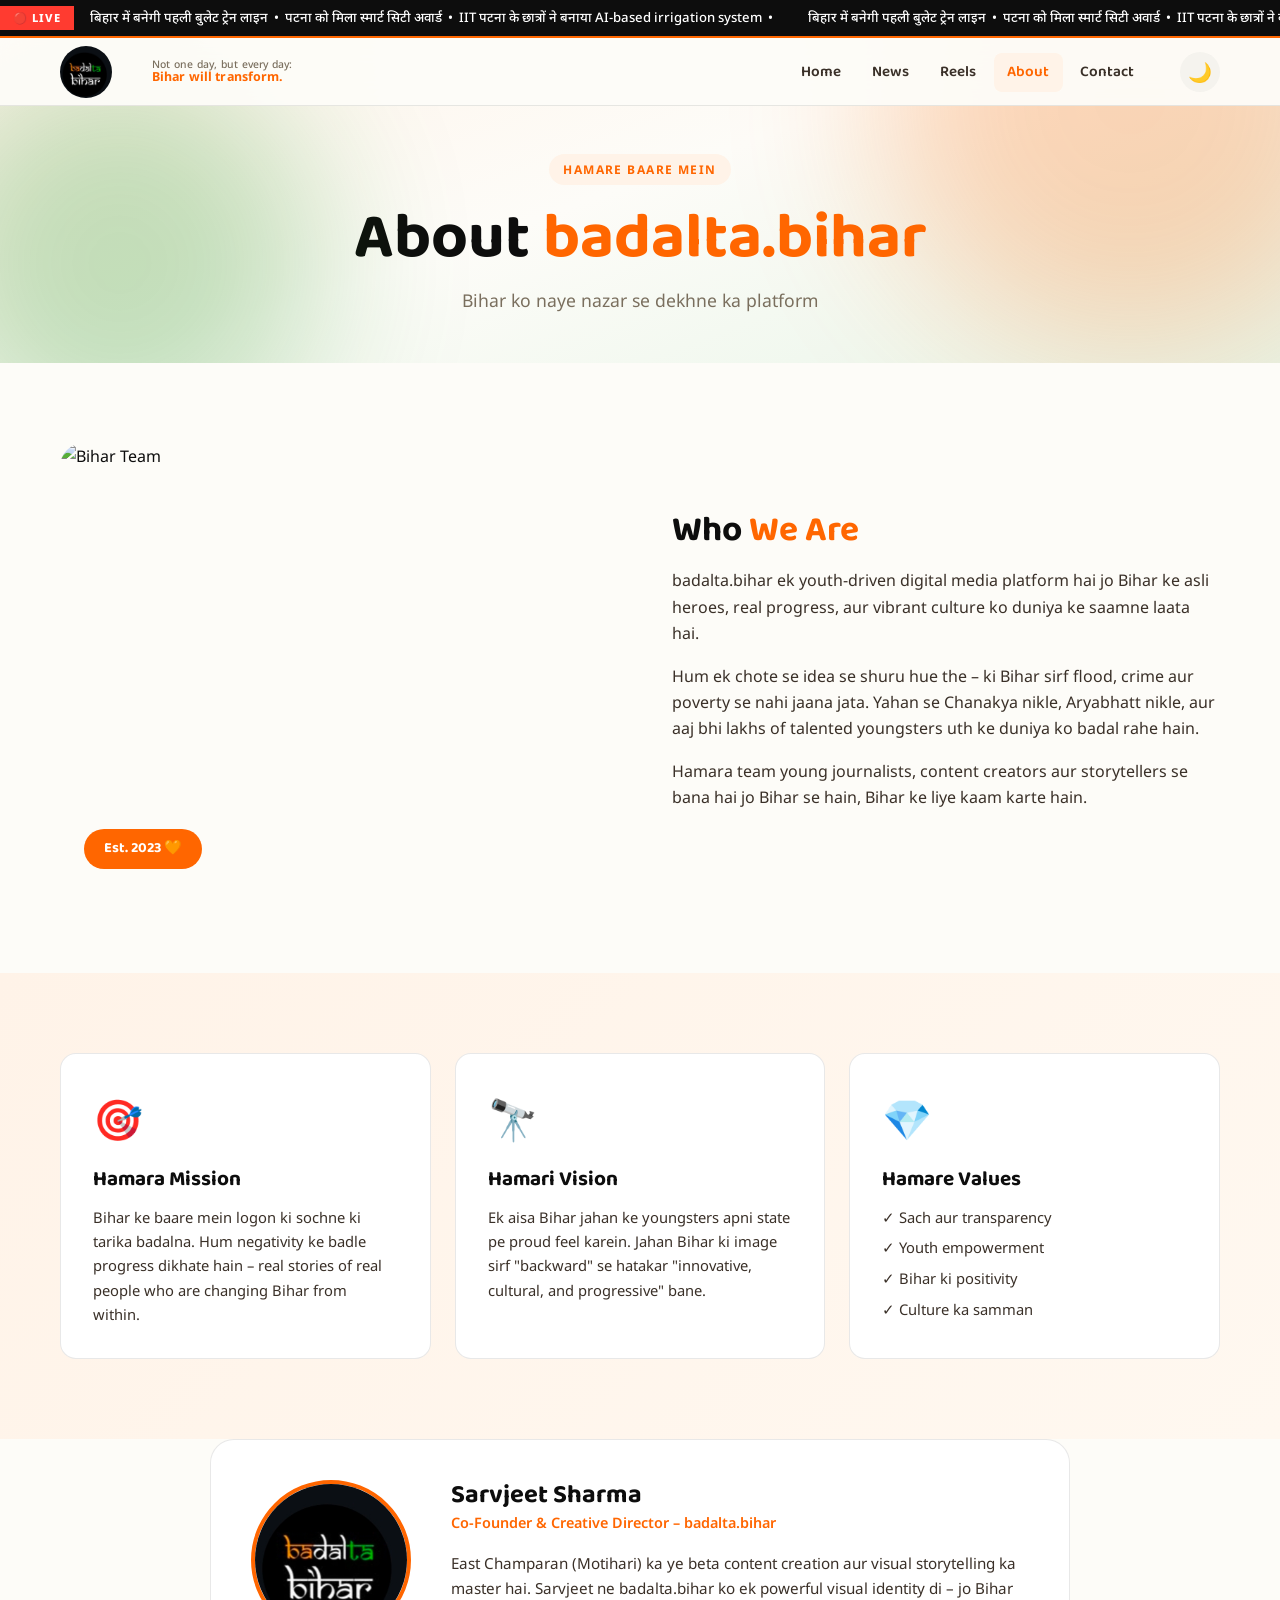
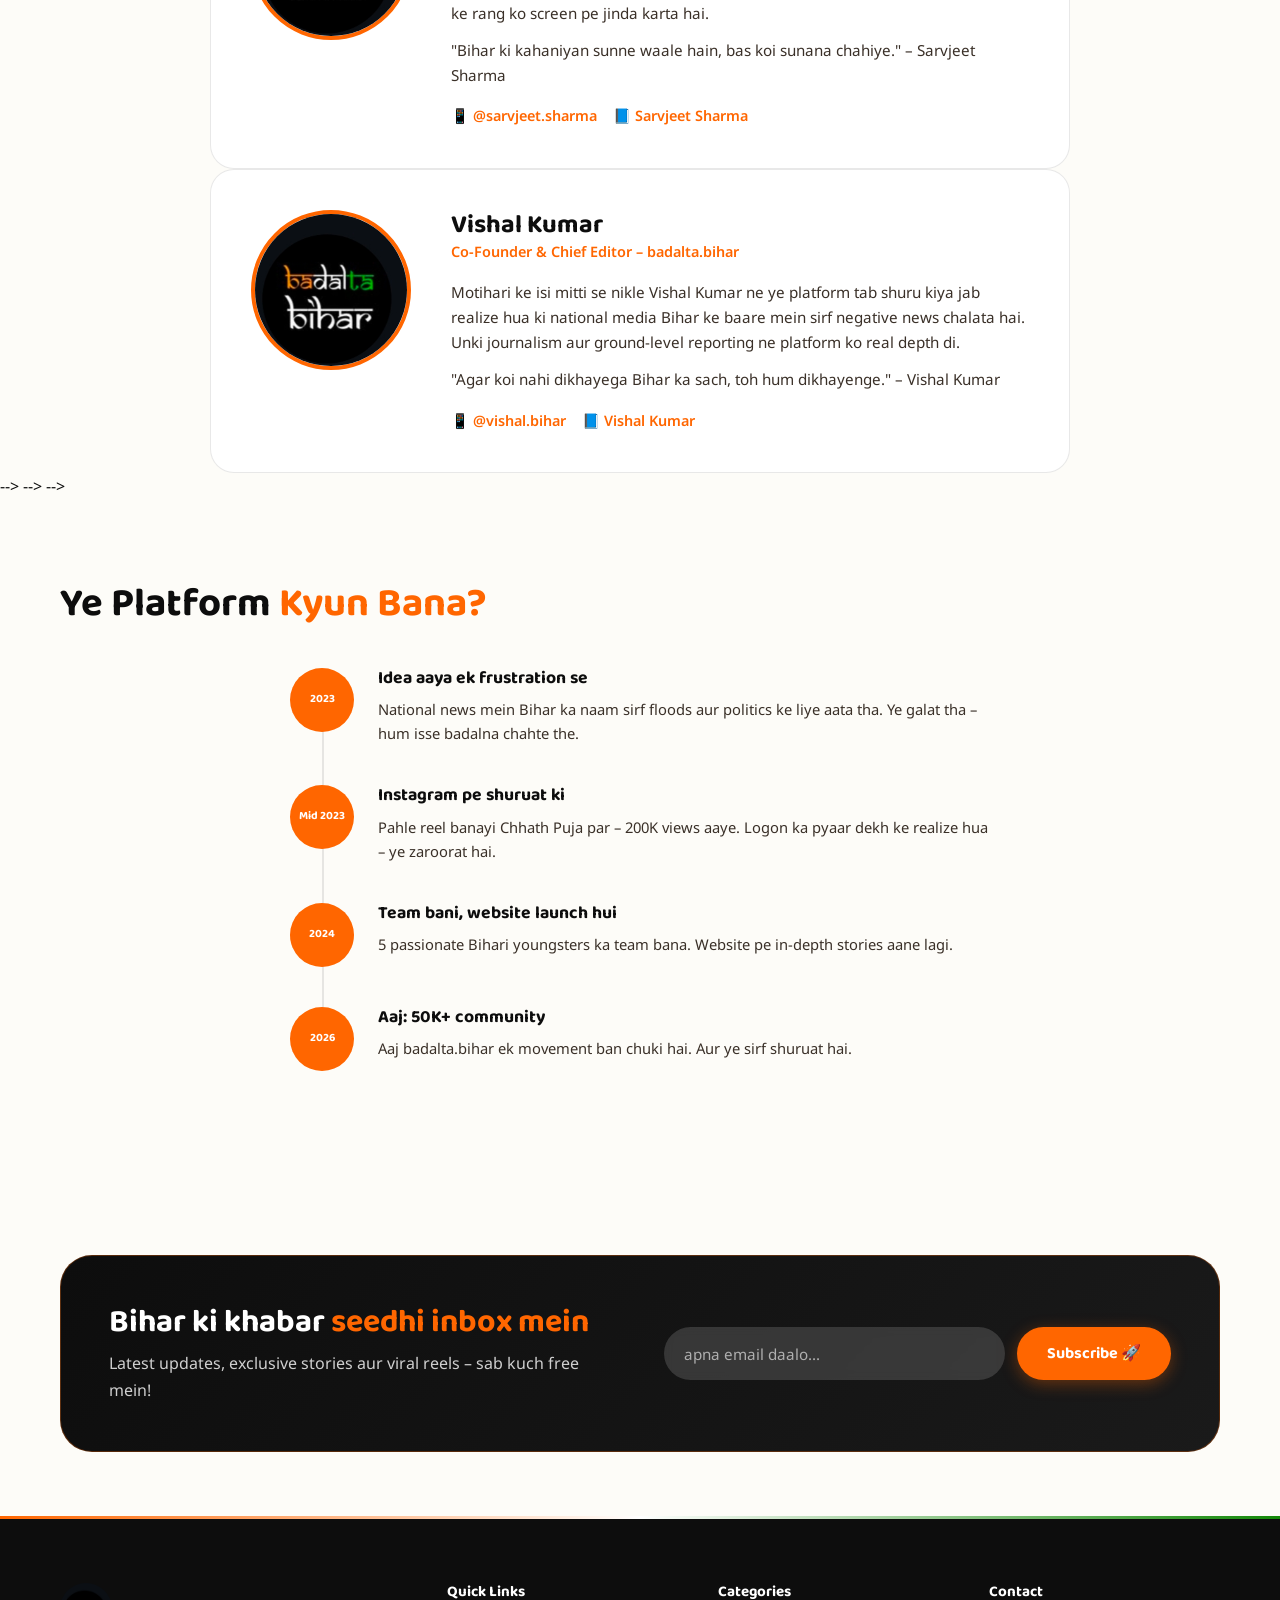
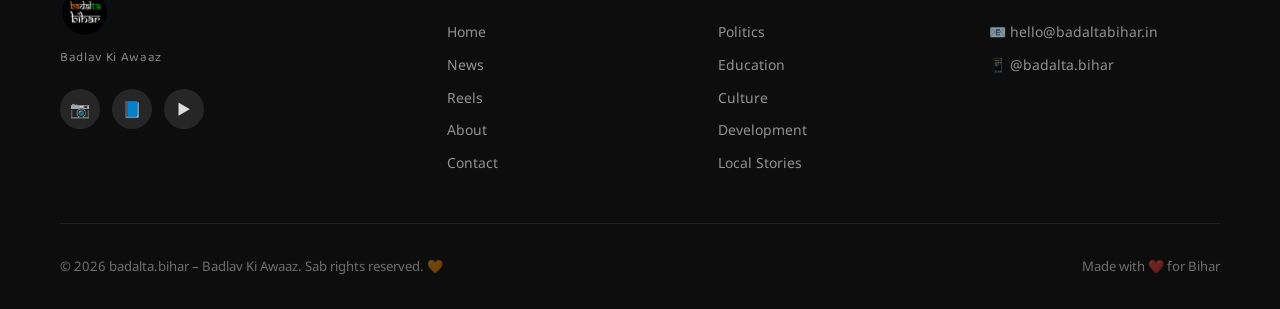
==== commit f7d5da17: "Update about.html" ====
--- a/about.html
+++ b/about.html
@@ -97,8 +97,8 @@
     </div>
   </section>
 
-  <!-- FOUNDERS -->
-  <section class="section-gap creator-section">
+  <!-- <!-- <!-- FOUNDERS -->
+  <!-- <section class="section-gap creator-section">
     <div class="container">
       <div class="section-header" style="justify-content:center;text-align:center;flex-direction:column;gap:0.5rem;">
         <h2 class="section-title">Founders <span class="accent">Se Milein</span></h2>
@@ -141,8 +141,8 @@
         </div>
 
       </div>
-    </div>
-  </section>
+    </div> -->
+  </section> --> -->
 
   <!-- WHY THIS PLATFORM -->
   <section class="section-gap why-section">
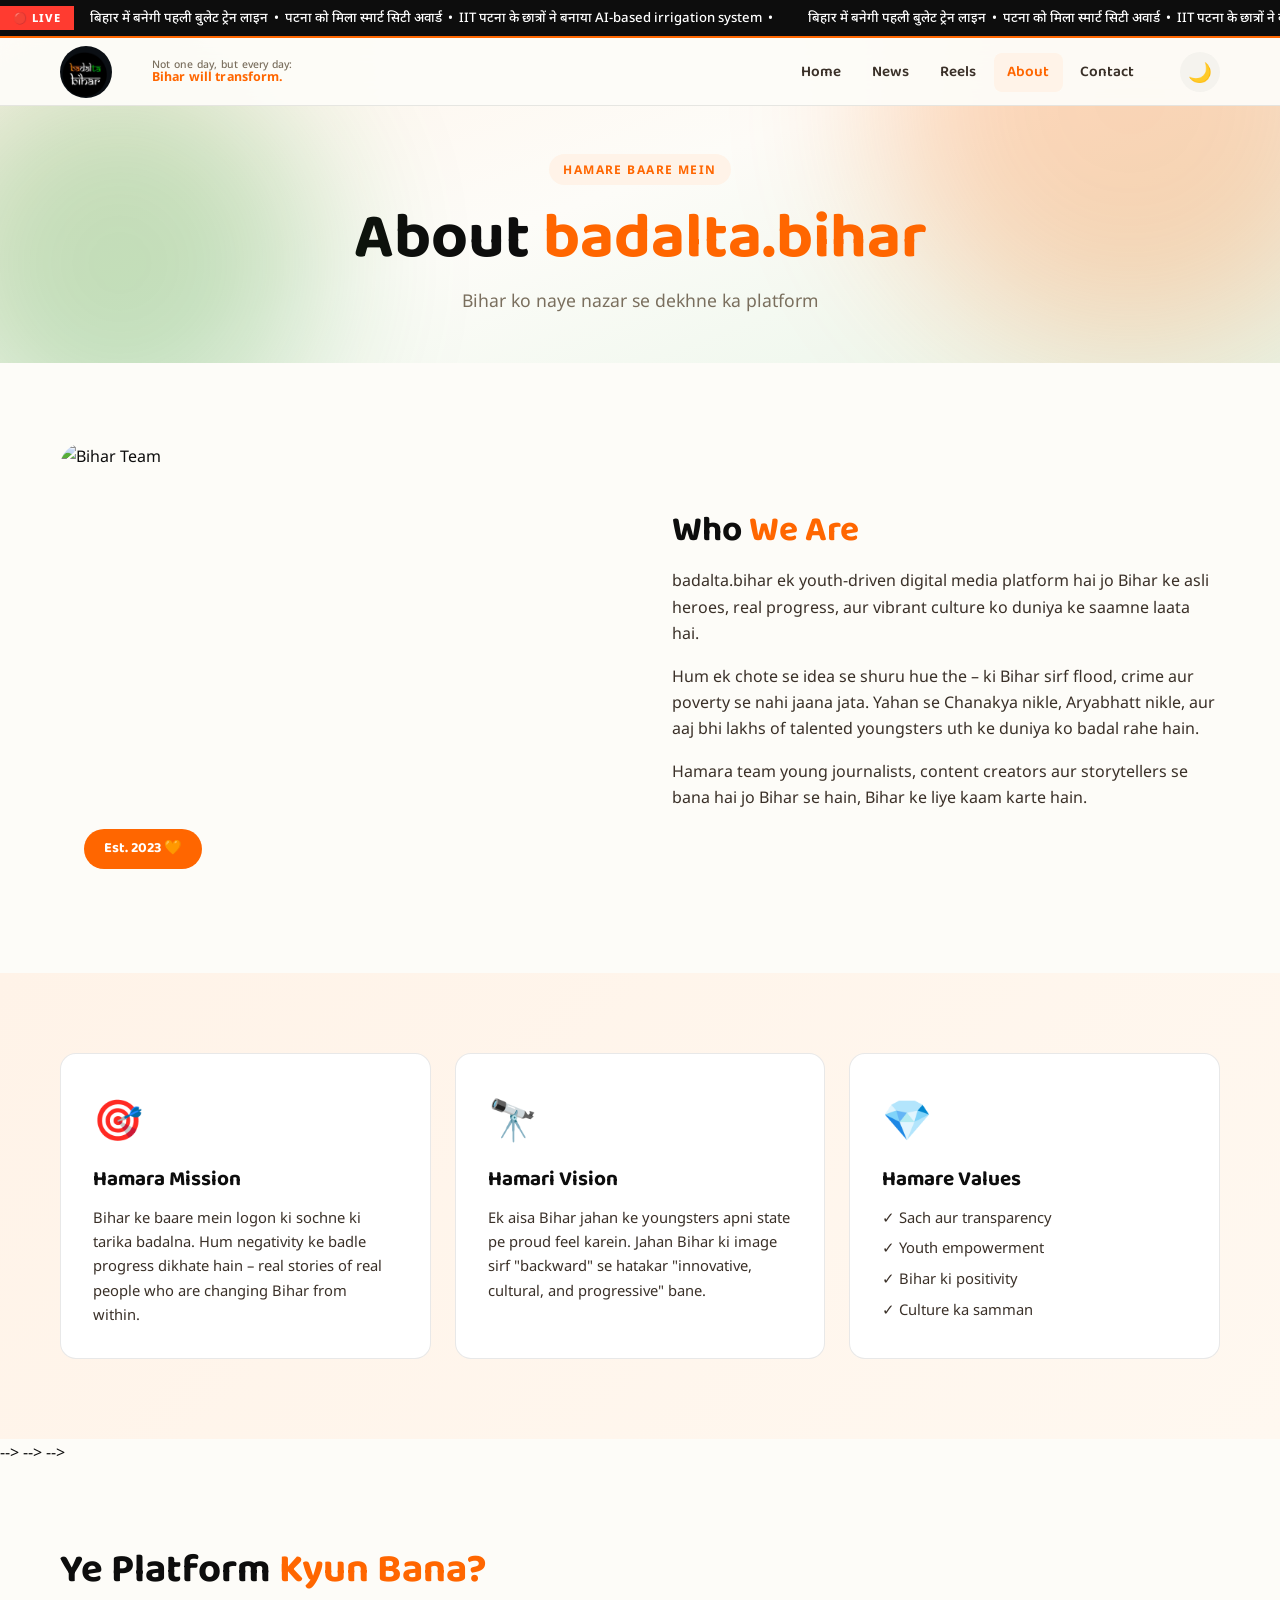
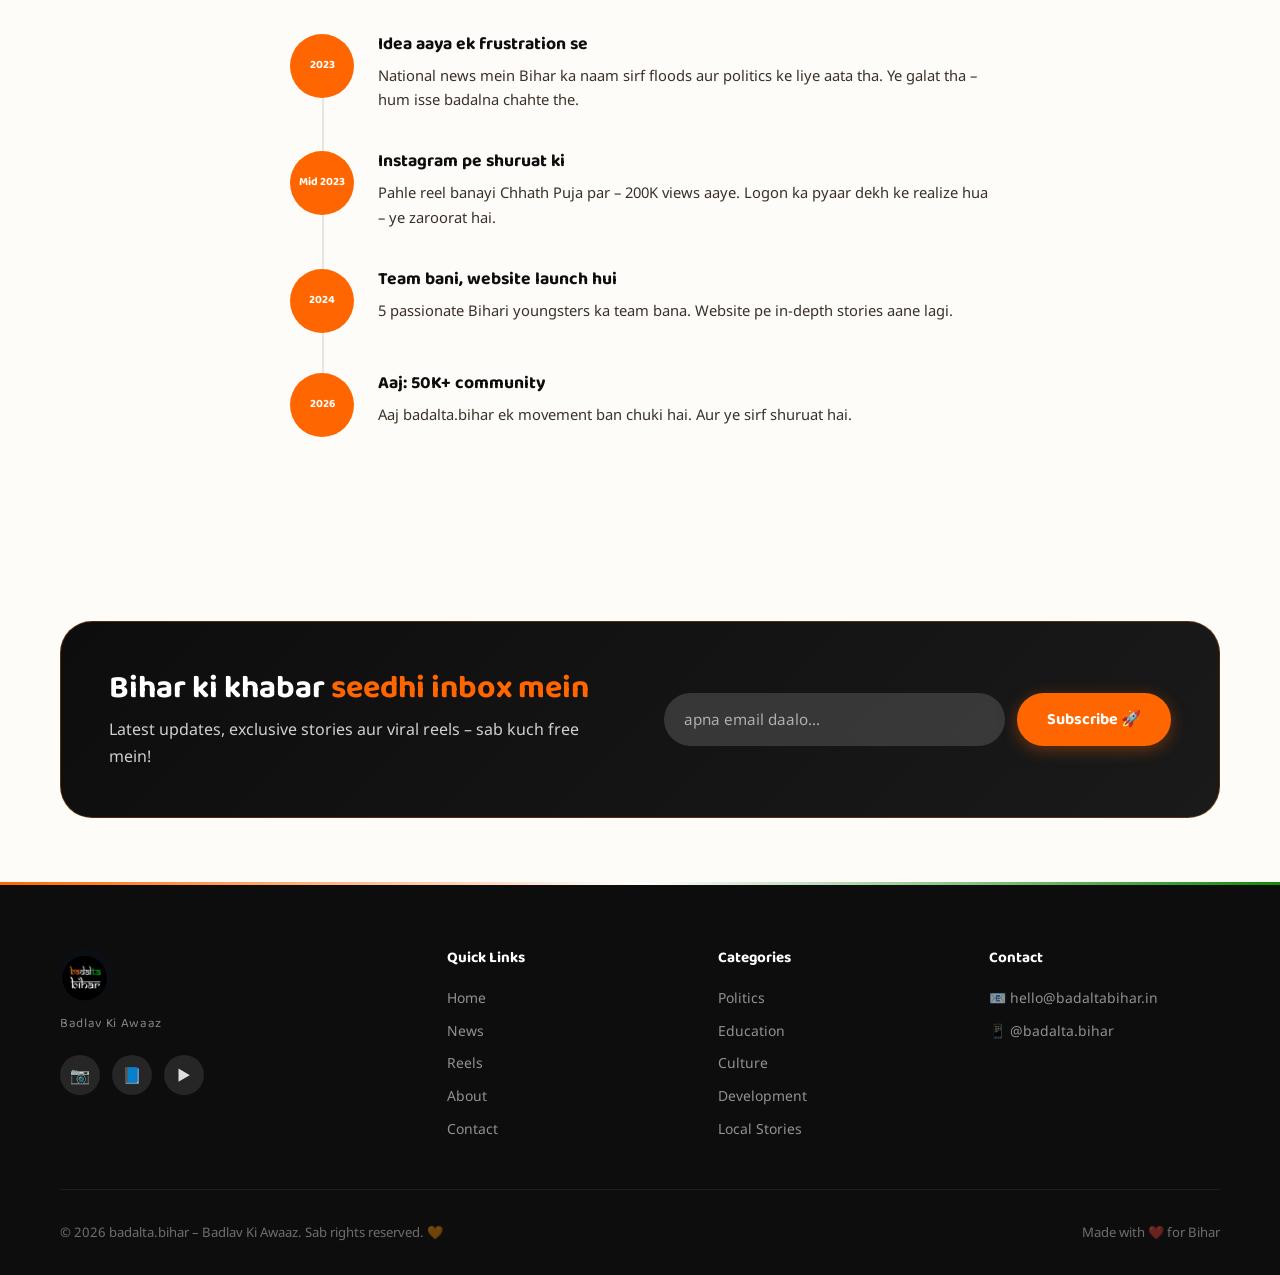
==== commit 8de7916c: "Update about.html" ====
--- a/about.html
+++ b/about.html
@@ -107,7 +107,7 @@
       <div class="founders-grid">
 
         <!-- Founder 1: Sarvjeet Sharma -->
-        <div class="creator-card">
+        <!-- <div class="creator-card">
           <div class="creator-avatar">
             <img src="[data-uri]" alt="Sarvjeet Sharma" />
           </div>
@@ -121,10 +121,10 @@
               <a href="#">📘 Sarvjeet Sharma</a>
             </div>
           </div>
-        </div>
+        </div> -->
 
         <!-- Founder 2: Vishal Kumar -->
-        <div class="creator-card">
+        <!-- <div class="creator-card">
           <div class="creator-avatar">
             <img src="[data-uri]" alt="Vishal Kumar" />
           </div>
@@ -142,7 +142,7 @@
 
       </div>
     </div> -->
-  </section> --> -->
+  </section> --> --> -->
 
   <!-- WHY THIS PLATFORM -->
   <section class="section-gap why-section">
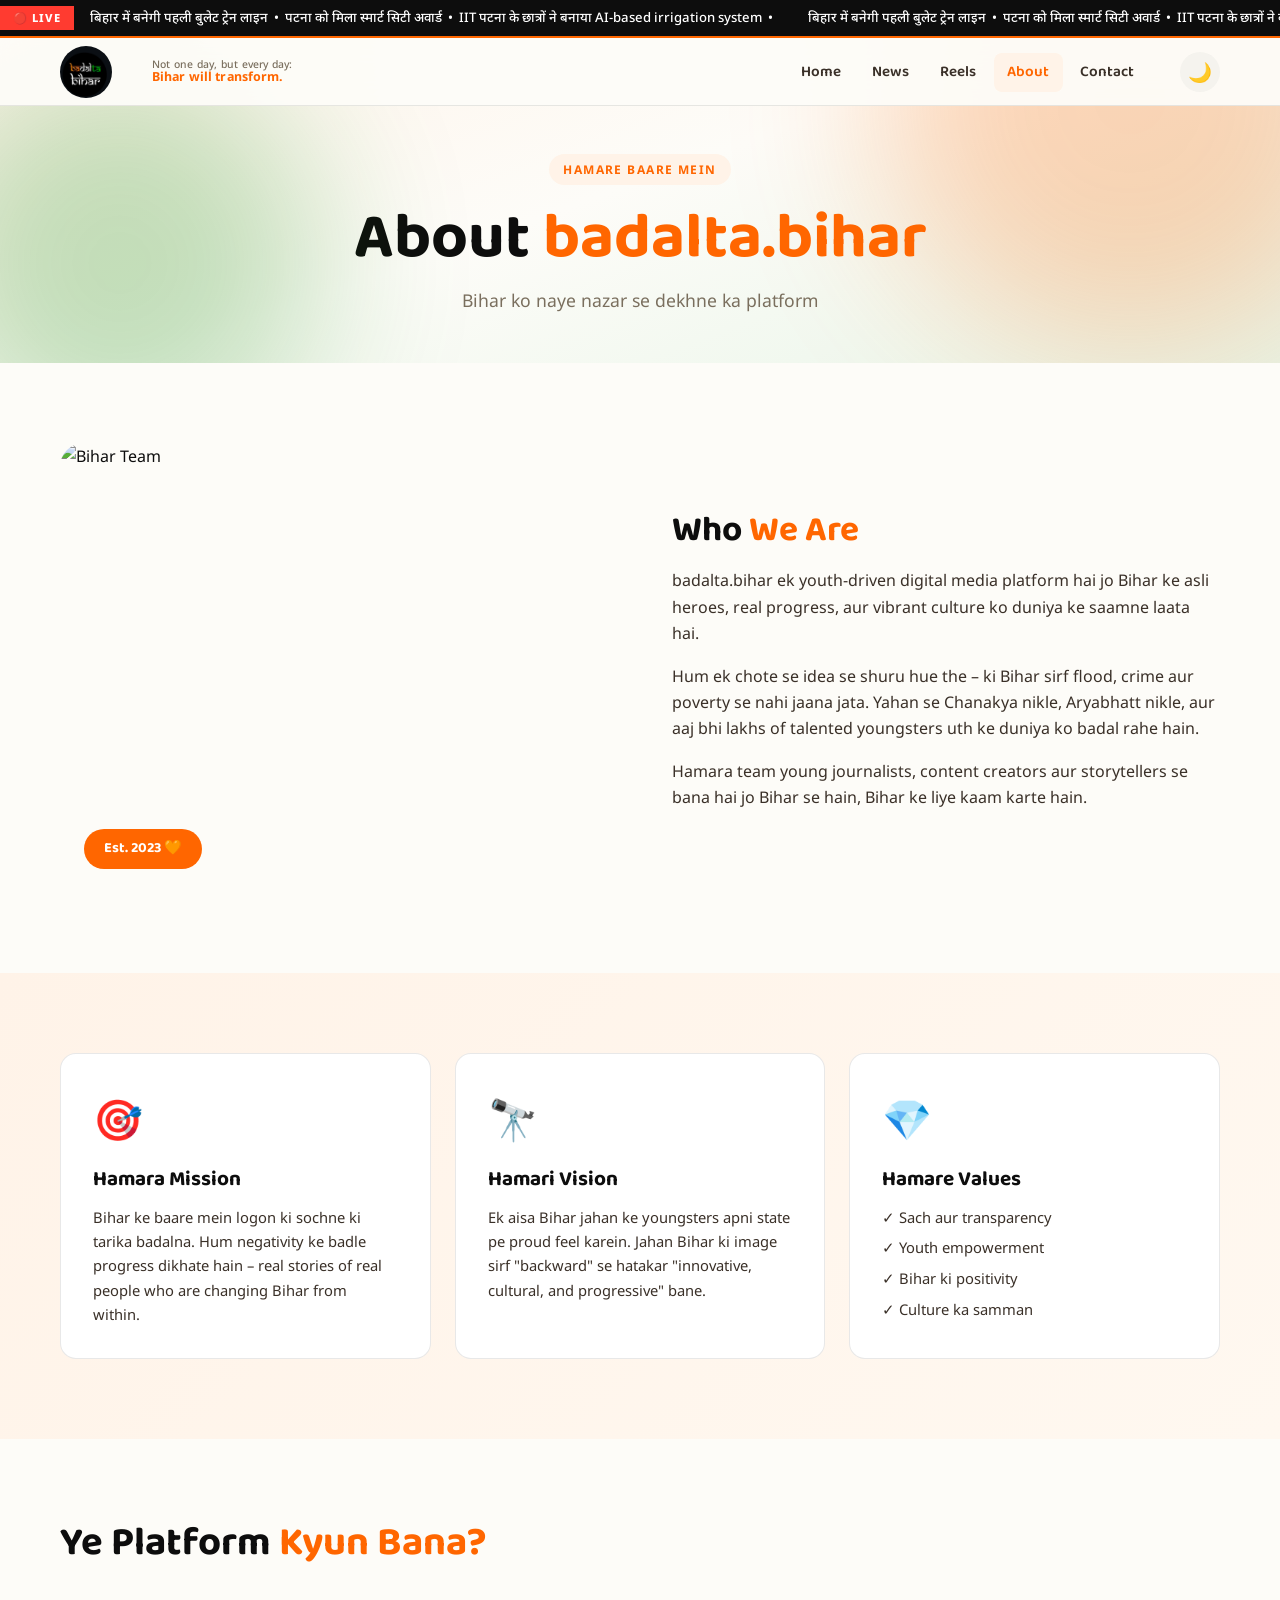
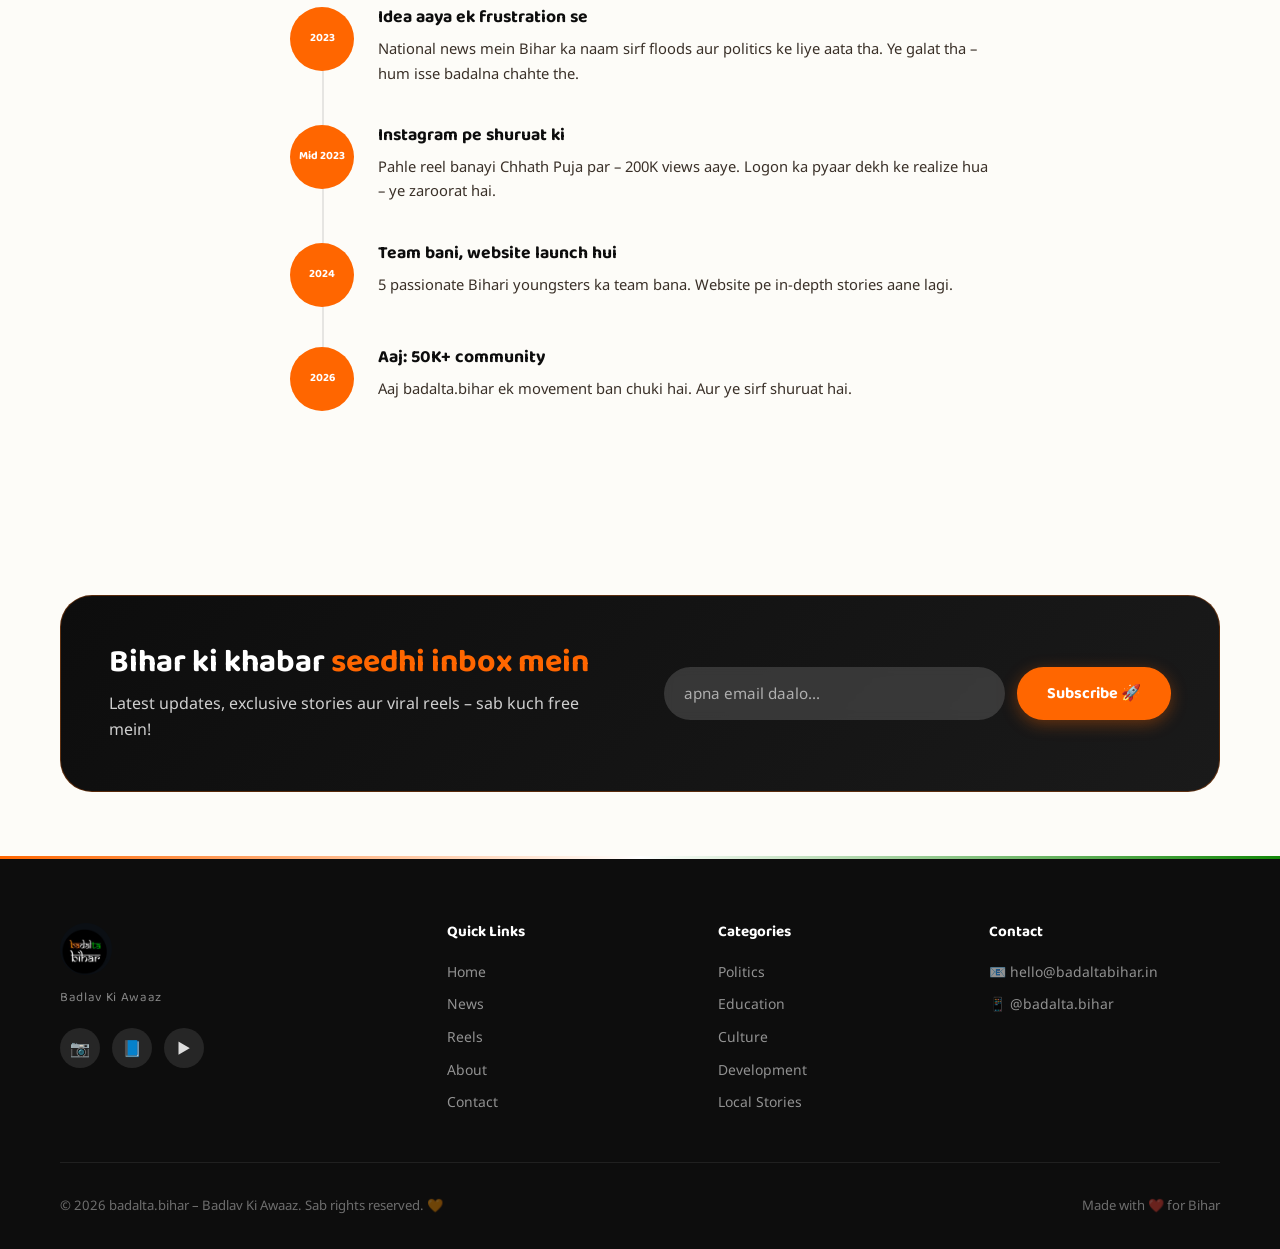
==== commit 7e02e367: "Update about.html" ====
--- a/about.html
+++ b/about.html
@@ -142,8 +142,8 @@
 
       </div>
     </div> -->
-  </section> --> --> -->
-
+  <!-- </section> --> 
+  
   <!-- WHY THIS PLATFORM -->
   <section class="section-gap why-section">
     <div class="container">
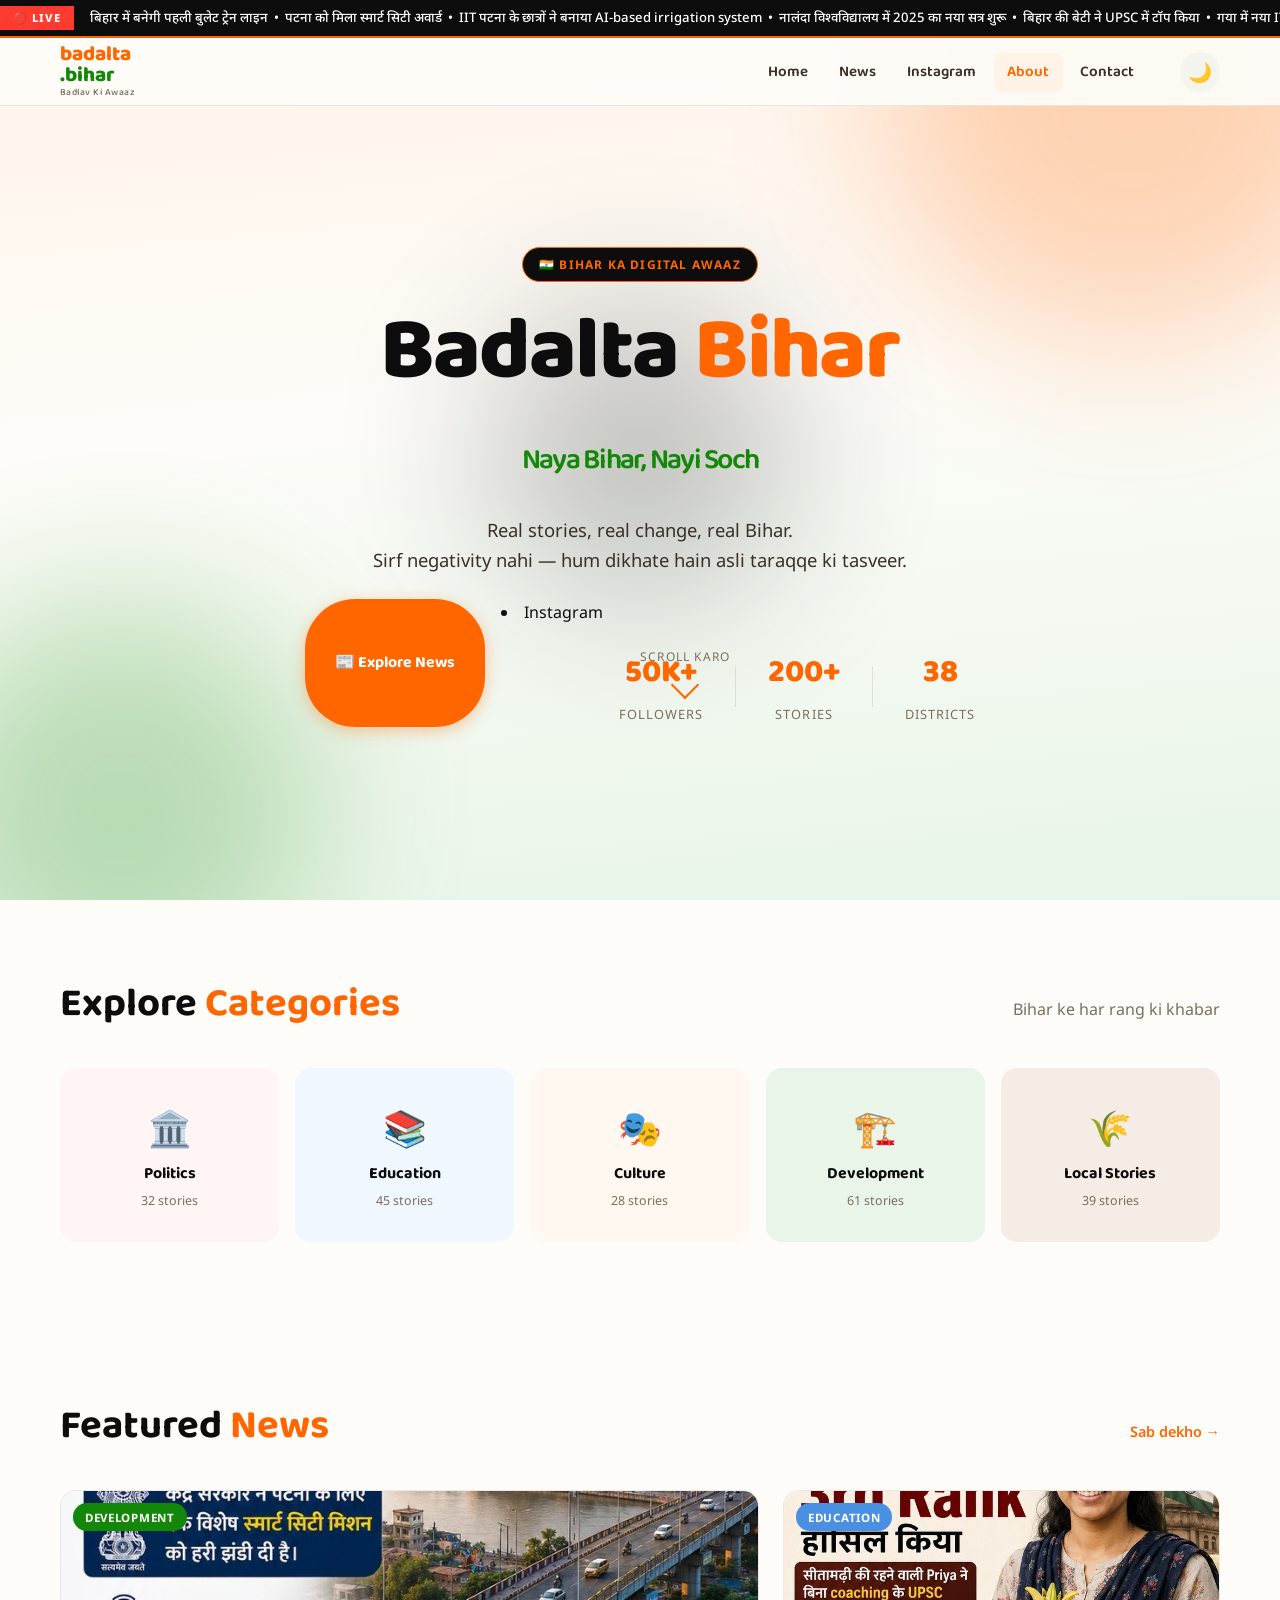
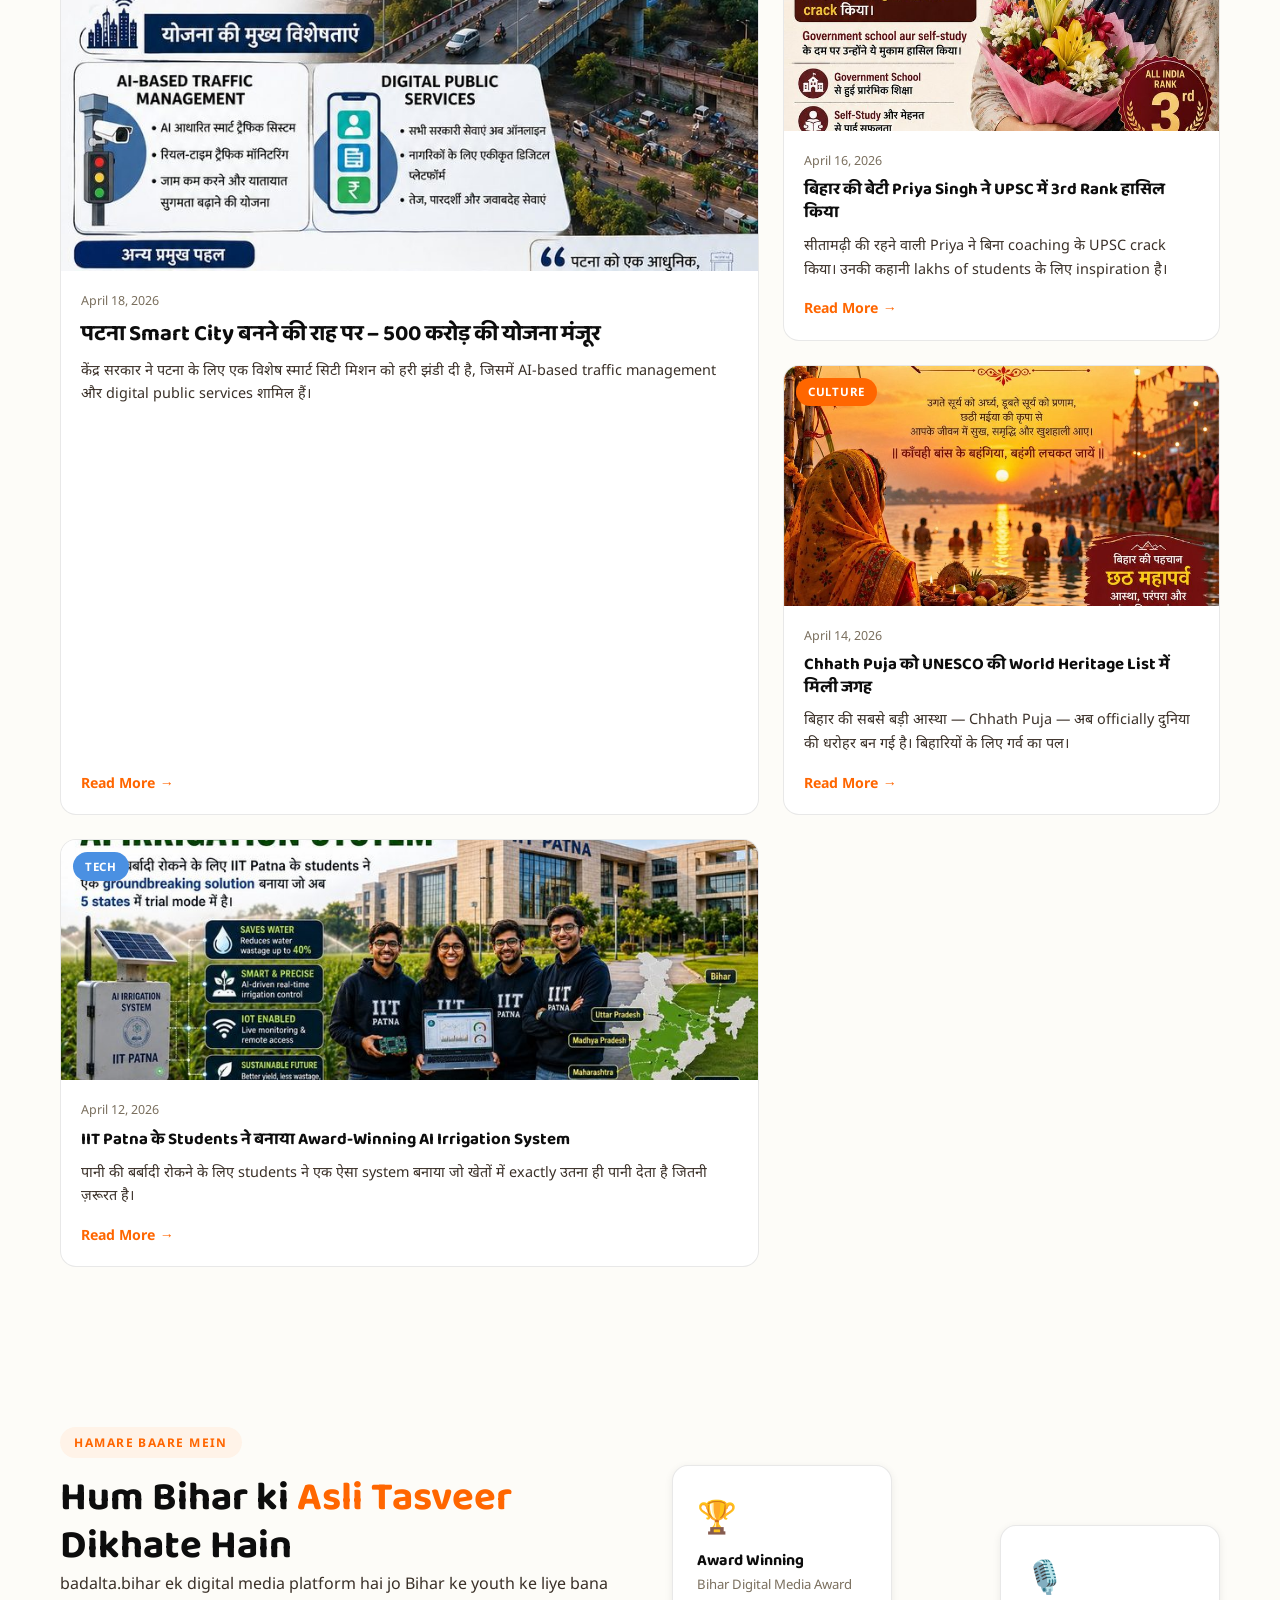
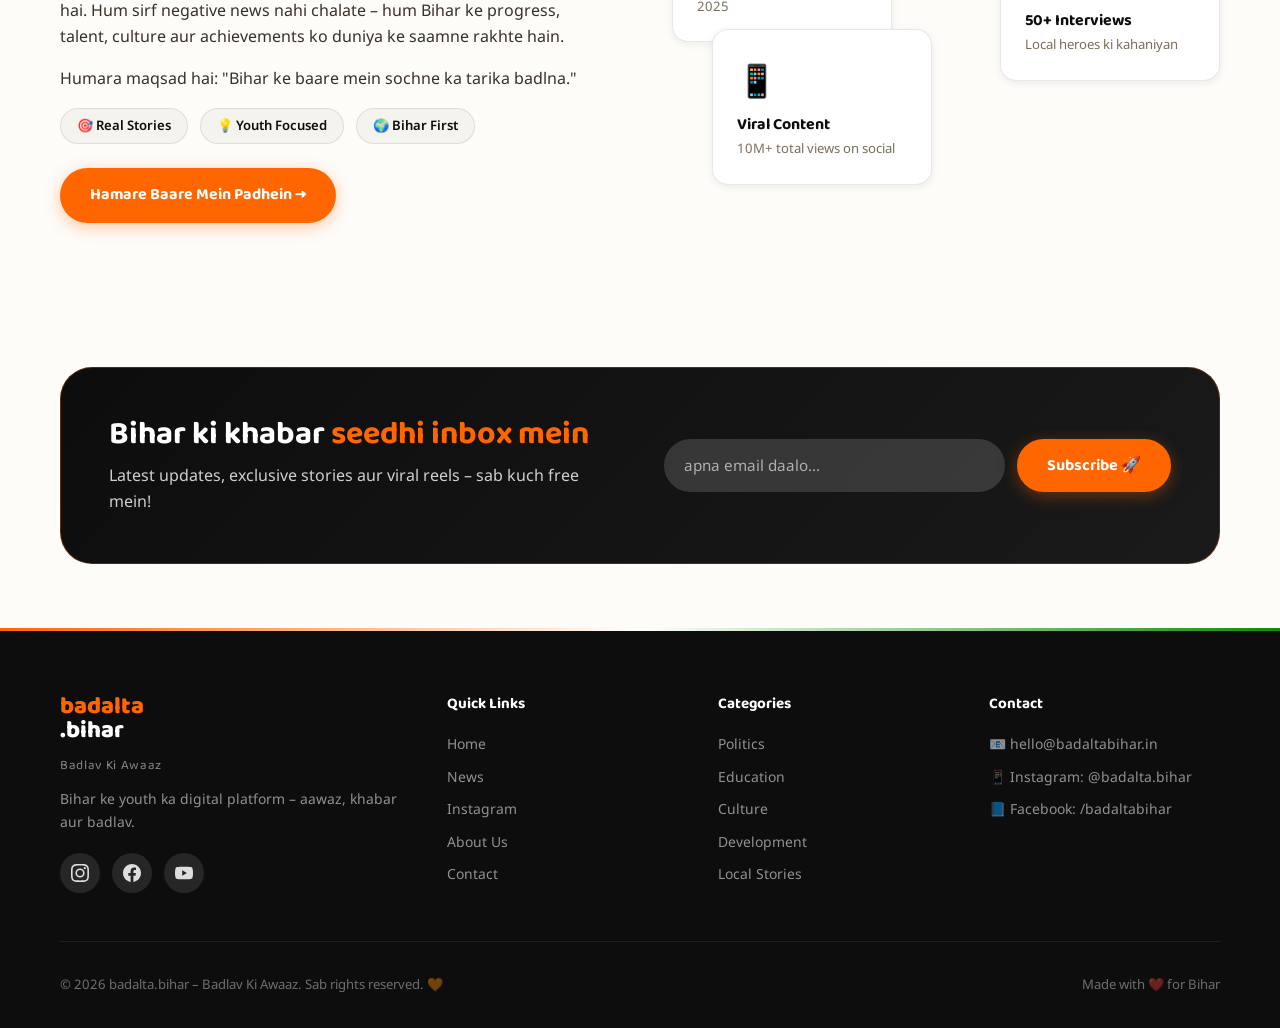
==== commit 984ac6ed: "Update about.html" ====
--- a/about.html
+++ b/about.html
@@ -3,187 +3,267 @@
 <head>
   <meta charset="UTF-8" />
   <meta name="viewport" content="width=device-width, initial-scale=1.0" />
-  <title>About – badalta.bihar</title>
+  <meta name="description" content="Badalta Bihar – Naya Bihar, Nayi Soch. Real stories, real change, real Bihar." />
+  <meta name="keywords" content="Bihar news, Bihar culture, Bihar development, badalta bihar, Bihar youth" />
+  <title>badalta.bihar – Badlav Ki Awaaz</title>
   <link rel="stylesheet" href="style.css" />
+  <link rel="preconnect" href="https://fonts.googleapis.com" />
+  <link rel="preconnect" href="https://fonts.gstatic.com" crossorigin />
   <link href="https://fonts.googleapis.com/css2?family=Baloo+2:wght@400;500;600;700;800&family=Noto+Sans:ital,wght@0,400;0,500;0,600;1,400&display=swap" rel="stylesheet" />
 </head>
 <body>
 
+  <!-- ══════════════════════════════════════ -->
+  <!--  TICKER                               -->
+  <!-- ══════════════════════════════════════ -->
   <div class="ticker-wrap">
     <span class="ticker-label">🔴 LIVE</span>
     <div class="ticker-track">
-      <span class="ticker-content">बिहार में बनेगी पहली बुलेट ट्रेन लाइन &nbsp;•&nbsp; पटना को मिला स्मार्ट सिटी अवार्ड &nbsp;•&nbsp; IIT पटना के छात्रों ने बनाया AI-based irrigation system &nbsp;•&nbsp;</span>
-      <span class="ticker-content" aria-hidden="true">बिहार में बनेगी पहली बुलेट ट्रेन लाइन &nbsp;•&nbsp; पटना को मिला स्मार्ट सिटी अवार्ड &nbsp;•&nbsp; IIT पटना के छात्रों ने बनाया AI-based irrigation system &nbsp;•&nbsp;</span>
+      <span class="ticker-content">
+        बिहार में बनेगी पहली बुलेट ट्रेन लाइन &nbsp;•&nbsp;
+        पटना को मिला स्मार्ट सिटी अवार्ड &nbsp;•&nbsp;
+        IIT पटना के छात्रों ने बनाया AI-based irrigation system &nbsp;•&nbsp;
+        नालंदा विश्वविद्यालय में 2025 का नया सत्र शुरू &nbsp;•&nbsp;
+        बिहार की बेटी ने UPSC में टॉप किया &nbsp;•&nbsp;
+        गया में नया IT Park का शिलान्यास &nbsp;•&nbsp;
+      </span>
+      <span class="ticker-content" aria-hidden="true">
+        बिहार में बनेगी पहली बुलेट ट्रेन लाइन &nbsp;•&nbsp;
+        पटना को मिला स्मार्ट सिटी अवार्ड &nbsp;•&nbsp;
+        IIT पटना के छात्रों ने बनाया AI-based irrigation system &nbsp;•&nbsp;
+        नालंदा विश्वविद्यालय में 2025 का नया सत्र शुरू &nbsp;•&nbsp;
+        बिहार की बेटी ने UPSC में टॉप किया &nbsp;•&nbsp;
+        गया में नया IT Park का शिलान्यास &nbsp;•&nbsp;
+      </span>
     </div>
   </div>
 
+  <!-- ══════════════════════════════════════ -->
+  <!--  NAVBAR                               -->
+  <!-- ══════════════════════════════════════ -->
   <nav class="navbar" id="navbar">
     <div class="nav-inner">
-      <a href="index.html" class="logo logo-with-img">
-        <img src="[data-uri]" alt="badalta.bihar logo" class="logo-img" />
+      <a href="index.html" class="logo">
+        <span class="logo-dot">badalta</span><span class="logo-main">.bihar</span>
+        <small class="tagline-nav">Badlav Ki Awaaz</small>
       </a>
-      <div class="nav-tagline">
-        <span class="nt-line1">Not one day, but every day:</span>
-        <span class="nt-line2">Bihar will transform.</span>
-      </div>
+
       <ul class="nav-links" id="navLinks">
-        <li><a href="index.html">Home</a></li>
+        <li><a href="index.html" class="active">Home</a></li>
         <li><a href="news.html">News</a></li>
-        <li><a href="reels.html">Reels</a></li>
-        <li><a href="about.html" class="active">About</a></li>
+       <li>
+  <a href="https://www.instagram.com/badalta.bihar" target="_blank">
+    Instagram
+  </a>
+</li>
+        <li><a href="about.html">About</a></li>
         <li><a href="contact.html">Contact</a></li>
       </ul>
+
       <div class="nav-actions">
         <button class="theme-toggle" id="themeToggle" title="Toggle Dark Mode">🌙</button>
-        <button class="hamburger" id="hamburger"><span></span><span></span><span></span></button>
+        <button class="hamburger" id="hamburger" aria-label="Menu">
+          <span></span><span></span><span></span>
+        </button>
       </div>
     </div>
   </nav>
 
-  <!-- PAGE HERO -->
-  <section class="page-hero">
-    <div class="blob blob-1"></div>
-    <div class="blob blob-2"></div>
-    <div class="container">
-      <div class="section-badge">Hamare Baare Mein</div>
-      <h1 class="page-hero-title">About <span class="accent">badalta.bihar</span></h1>
-      <p class="page-hero-sub">Bihar ko naye nazar se dekhne ka platform</p>
-    </div>
-  </section>
-
-  <!-- WHO WE ARE -->
-  <section class="section-gap">
-    <div class="container">
-      <div class="about-full-grid">
-        <div class="about-full-img">
-          <img src="https://images.unsplash.com/photo-1529156069898-49953e39b3ac?w=700&q=80" alt="Bihar Team" loading="lazy" />
-          <div class="img-badge">Est. 2023 🧡</div>
-        </div>
-        <div class="about-full-text">
-          <h2>Who <span class="accent">We Are</span></h2>
-          <p>badalta.bihar ek youth-driven digital media platform hai jo Bihar ke asli heroes, real progress, aur vibrant culture ko duniya ke saamne laata hai.</p>
-          <p>Hum ek chote se idea se shuru hue the – ki Bihar sirf flood, crime aur poverty se nahi jaana jata. Yahan se Chanakya nikle, Aryabhatt nikle, aur aaj bhi lakhs of talented youngsters uth ke duniya ko badal rahe hain.</p>
-          <p>Hamara team young journalists, content creators aur storytellers se bana hai jo Bihar se hain, Bihar ke liye kaam karte hain.</p>
-        </div>
-      </div>
-    </div>
-  </section>
-
-  <!-- MISSION / VISION -->
-  <section class="section-gap mv-section">
-    <div class="container">
-      <div class="mv-grid">
-        <div class="mv-card mv-mission">
-          <div class="mv-icon">🎯</div>
-          <h3>Hamara Mission</h3>
-          <p>Bihar ke baare mein logon ki sochne ki tarika badalna. Hum negativity ke badle progress dikhate hain – real stories of real people who are changing Bihar from within.</p>
-        </div>
-        <div class="mv-card mv-vision">
-          <div class="mv-icon">🔭</div>
-          <h3>Hamari Vision</h3>
-          <p>Ek aisa Bihar jahan ke youngsters apni state pe proud feel karein. Jahan Bihar ki image sirf "backward" se hatakar "innovative, cultural, and progressive" bane.</p>
-        </div>
-        <div class="mv-card mv-values">
-          <div class="mv-icon">💎</div>
-          <h3>Hamare Values</h3>
-          <ul>
-            <li>✓ Sach aur transparency</li>
-            <li>✓ Youth empowerment</li>
-            <li>✓ Bihar ki positivity</li>
-            <li>✓ Culture ka samman</li>
-          </ul>
-        </div>
-      </div>
-    </div>
-  </section>
-
-  <!-- <!-- <!-- FOUNDERS -->
-  <!-- <section class="section-gap creator-section">
-    <div class="container">
-      <div class="section-header" style="justify-content:center;text-align:center;flex-direction:column;gap:0.5rem;">
-        <h2 class="section-title">Founders <span class="accent">Se Milein</span></h2>
-        <p style="color:var(--text-3)">East Champaran (Motihari), Bihar ke do dost – ek mission ke saath</p>
-      </div>
-      <div class="founders-grid">
-
-        <!-- Founder 1: Sarvjeet Sharma -->
-        <!-- <div class="creator-card">
-          <div class="creator-avatar">
-            <img src="[data-uri]" alt="Sarvjeet Sharma" />
-          </div>
-          <div class="creator-text">
-            <h3>Sarvjeet Sharma</h3>
-            <span class="creator-role">Co-Founder &amp; Creative Director – badalta.bihar</span>
-            <p>East Champaran (Motihari) ka ye beta content creation aur visual storytelling ka master hai. Sarvjeet ne badalta.bihar ko ek powerful visual identity di – jo Bihar ke rang ko screen pe jinda karta hai.</p>
-            <p>"Bihar ki kahaniyan sunne waale hain, bas koi sunana chahiye." – Sarvjeet Sharma</p>
-            <div class="creator-social">
-              <a href="#">📱 @sarvjeet.sharma</a>
-              <a href="#">📘 Sarvjeet Sharma</a>
+  <!-- ══════════════════════════════════════ -->
+  <!--  HERO                                 -->
+  <!-- ══════════════════════════════════════ -->
+  <section class="hero" id="home">
+    <div class="hero-bg-art">
+      <div class="blob blob-1"></div>
+      <div class="blob blob-2"></div>
+      <div class="blob blob-3"></div>
+    </div>
+    <div class="hero-inner">
+      <div class="hero-badge">🇮🇳 Bihar Ka Digital Awaaz</div>
+      <h1 class="hero-title">
+        <span class="hero-word" style="--d:0">Badalta</span>
+        <span class="hero-word accent" style="--d:1">Bihar</span>
+        <br />
+        <span class="hero-sub-line" style="--d:2">Naya Bihar, Nayi Soch</span>
+      </h1>
+      <p class="hero-desc" style="--d:3">
+        Real stories, real change, real Bihar.<br />
+        Sirf negativity nahi — hum dikhate hain asli taraqqe ki tasveer.
+      </p>
+      <div class="hero-cta" style="--d:4">
+        <a href="news.html" class="btn btn-primary">📰 Explore News</a>
+       <li>
+  <a href="https://www.instagram.com/badalta.bihar" target="_blank">
+    Instagram
+  </a>
+</li>
+      <div class="hero-stats" style="--d:5">
+        <div class="stat"><strong>50K+</strong><span>Followers</span></div>
+        <div class="stat-divider"></div>
+        <div class="stat"><strong>200+</strong><span>Stories</span></div>
+        <div class="stat-divider"></div>
+        <div class="stat"><strong>38</strong><span>Districts</span></div>
+      </div>
+    </div>
+    <div class="hero-scroll-hint">
+      <span>Scroll karo</span>
+      <div class="scroll-arrow"></div>
+    </div>
+  </section>
+
+  <!-- ══════════════════════════════════════ -->
+  <!--  CATEGORIES                           -->
+  <!-- ══════════════════════════════════════ -->
+  <section class="categories section-gap">
+    <div class="container">
+      <div class="section-header">
+        <h2 class="section-title">Explore <span class="accent">Categories</span></h2>
+        <p class="section-sub">Bihar ke har rang ki khabar</p>
+      </div>
+      <div class="cat-grid">
+        <a href="news.html?cat=politics" class="cat-card cat-politics">
+          <div class="cat-icon">🏛️</div>
+          <h3>Politics</h3>
+          <span>32 stories</span>
+        </a>
+        <a href="news.html?cat=education" class="cat-card cat-education">
+          <div class="cat-icon">📚</div>
+          <h3>Education</h3>
+          <span>45 stories</span>
+        </a>
+        <a href="news.html?cat=culture" class="cat-card cat-culture">
+          <div class="cat-icon">🎭</div>
+          <h3>Culture</h3>
+          <span>28 stories</span>
+        </a>
+        <a href="news.html?cat=development" class="cat-card cat-development">
+          <div class="cat-icon">🏗️</div>
+          <h3>Development</h3>
+          <span>61 stories</span>
+        </a>
+        <a href="news.html?cat=local" class="cat-card cat-local">
+          <div class="cat-icon">🌾</div>
+          <h3>Local Stories</h3>
+          <span>39 stories</span>
+        </a>
+      </div>
+    </div>
+  </section>
+
+  <!-- ══════════════════════════════════════ -->
+  <!--  FEATURED NEWS                        -->
+  <!-- ══════════════════════════════════════ -->
+  <section class="featured-news section-gap" id="news">
+    <div class="container">
+      <div class="section-header">
+        <h2 class="section-title">Featured <span class="accent">News</span></h2>
+        <a href="news.html" class="see-all">Sab dekho →</a>
+      </div>
+      <div class="news-grid">
+
+        <article class="news-card news-card--featured">
+          <div class="news-img">
+            <img src="[data-uri]" alt="Patna Smart City" loading="lazy" />
+            <span class="news-tag tag-development">Development</span>
+          </div>
+          <div class="news-body">
+            <time class="news-date">April 18, 2026</time>
+            <h3 class="news-title">पटना Smart City बनने की राह पर – 500 करोड़ की योजना मंजूर</h3>
+            <p class="news-excerpt">केंद्र सरकार ने पटना के लिए एक विशेष स्मार्ट सिटी मिशन को हरी झंडी दी है, जिसमें AI-based traffic management और digital public services शामिल हैं।</p>
+            <a href="news.html" class="news-read-more">Read More <span>→</span></a>
+          </div>
+        </article>
+
+        <article class="news-card">
+          <div class="news-img">
+            <img src="[data-uri]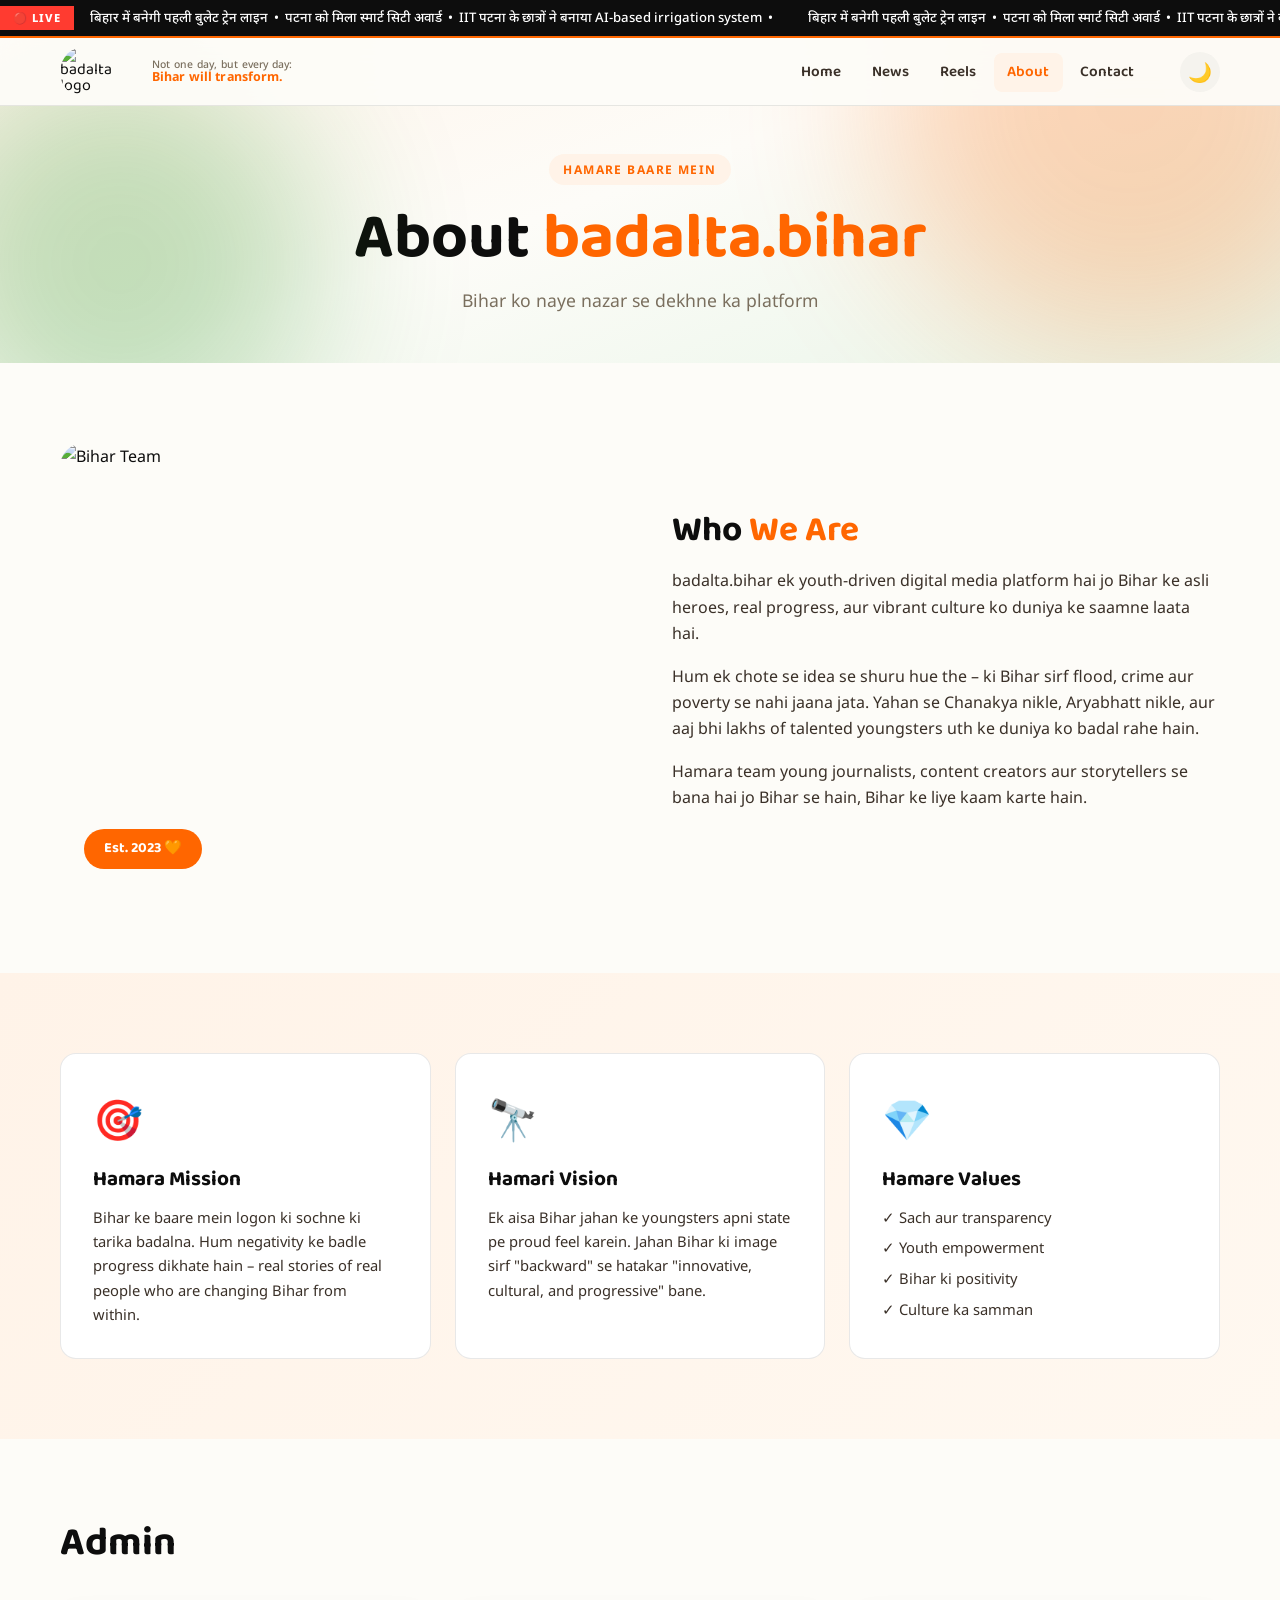
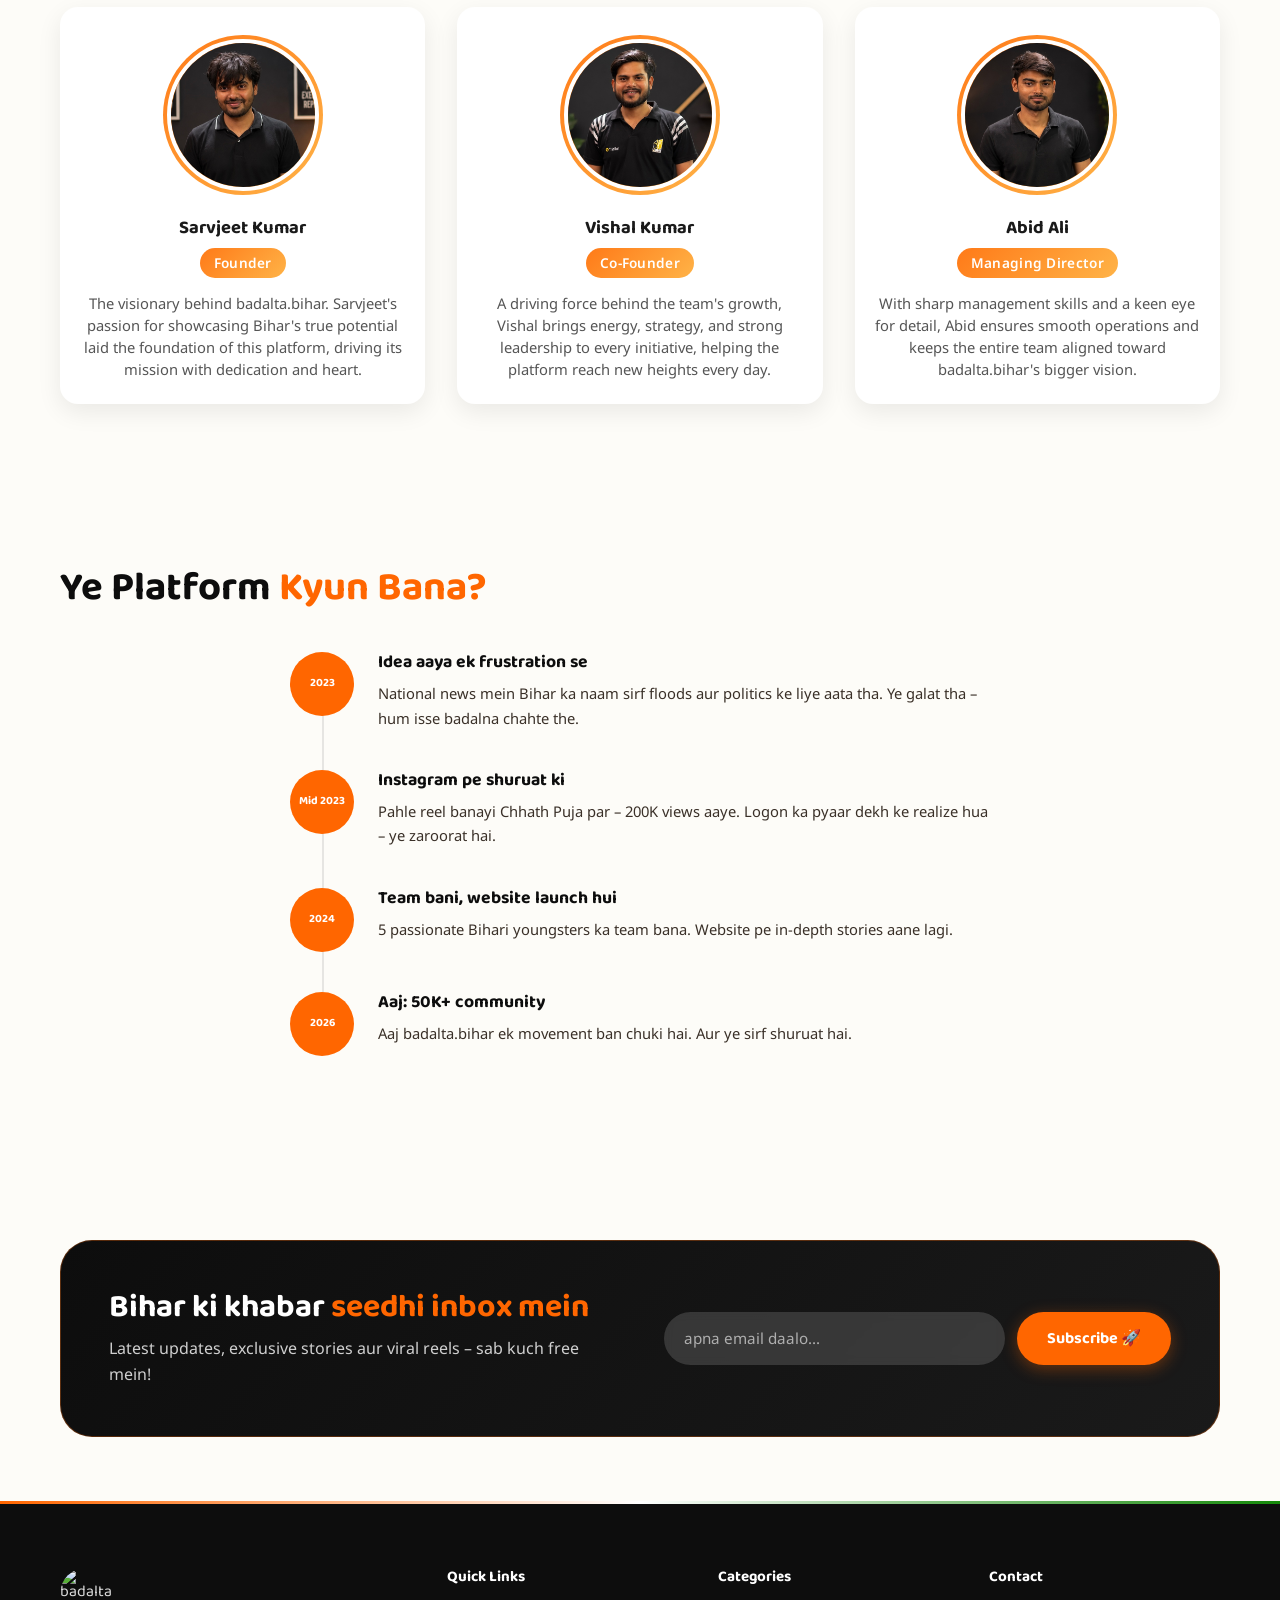
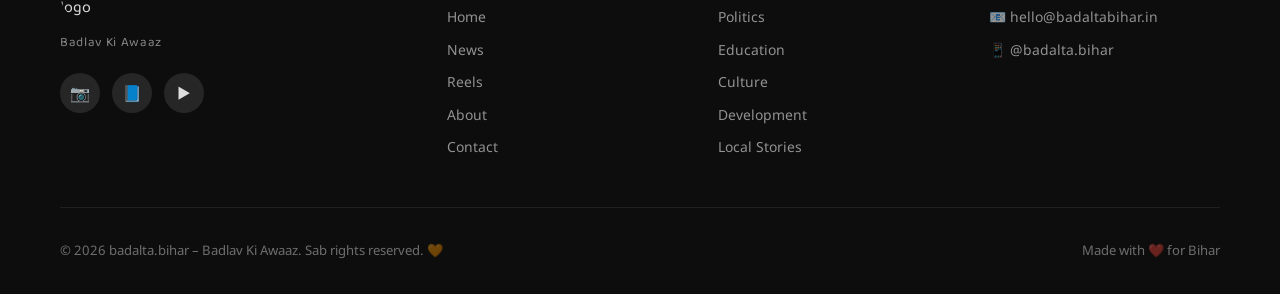
==== commit cb5577ce: "Update about.html" ====
--- a/about.html
+++ b/about.html
@@ -3,267 +3,236 @@
 <head>
   <meta charset="UTF-8" />
   <meta name="viewport" content="width=device-width, initial-scale=1.0" />
-  <meta name="description" content="Badalta Bihar – Naya Bihar, Nayi Soch. Real stories, real change, real Bihar." />
-  <meta name="keywords" content="Bihar news, Bihar culture, Bihar development, badalta bihar, Bihar youth" />
-  <title>badalta.bihar – Badlav Ki Awaaz</title>
+  <title>About – badalta.bihar</title>
   <link rel="stylesheet" href="style.css" />
-  <link rel="preconnect" href="https://fonts.googleapis.com" />
-  <link rel="preconnect" href="https://fonts.gstatic.com" crossorigin />
   <link href="https://fonts.googleapis.com/css2?family=Baloo+2:wght@400;500;600;700;800&family=Noto+Sans:ital,wght@0,400;0,500;0,600;1,400&display=swap" rel="stylesheet" />
+  <style>
+    /* ===== Our Team section (added) ===== */
+    .team-section { }
+    .team-grid {
+      display: grid;
+      grid-template-columns: repeat(auto-fit, minmax(240px, 1fr));
+      gap: 32px;
+      margin-top: 40px;
+    }
+    .team-card {
+      background: var(--card-bg, #fff);
+      border-radius: 18px;
+      padding: 28px 20px 24px;
+      text-align: center;
+      box-shadow: 0 8px 24px rgba(0,0,0,0.08);
+      transition: transform 0.3s ease, box-shadow 0.3s ease;
+    }
+    .team-card:hover {
+      transform: translateY(-8px);
+      box-shadow: 0 16px 32px rgba(0,0,0,0.14);
+    }
+    .team-photo-wrap {
+      width: 160px;
+      height: 160px;
+      margin: 0 auto 18px;
+      border-radius: 50%;
+      padding: 4px;
+      background: linear-gradient(135deg, #ff7a18, #ffb347);
+    }
+    .team-photo-wrap img {
+      width: 100%;
+      height: 100%;
+      object-fit: cover;
+      border-radius: 50%;
+      border: 4px solid #fff;
+      display: block;
+    }
+    .team-name {
+      font-family: 'Baloo 2', sans-serif;
+      font-size: 1.15rem;
+      font-weight: 700;
+      margin: 6px 0 4px;
+      color: var(--text-color, #1a1a1a);
+    }
+    .team-role {
+      display: inline-block;
+      font-size: 0.85rem;
+      font-weight: 600;
+      color: #fff;
+      background: linear-gradient(135deg, #ff7a18, #ffb347);
+      padding: 4px 14px;
+      border-radius: 20px;
+      letter-spacing: 0.3px;
+    }
+    .team-desc {
+      margin-top: 14px;
+      font-size: 0.92rem;
+      line-height: 1.5;
+      color: var(--text-muted, #555);
+    }
+  </style>
 </head>
 <body>
 
-  <!-- ══════════════════════════════════════ -->
-  <!--  TICKER                               -->
-  <!-- ══════════════════════════════════════ -->
   <div class="ticker-wrap">
     <span class="ticker-label">🔴 LIVE</span>
     <div class="ticker-track">
-      <span class="ticker-content">
-        बिहार में बनेगी पहली बुलेट ट्रेन लाइन &nbsp;•&nbsp;
-        पटना को मिला स्मार्ट सिटी अवार्ड &nbsp;•&nbsp;
-        IIT पटना के छात्रों ने बनाया AI-based irrigation system &nbsp;•&nbsp;
-        नालंदा विश्वविद्यालय में 2025 का नया सत्र शुरू &nbsp;•&nbsp;
-        बिहार की बेटी ने UPSC में टॉप किया &nbsp;•&nbsp;
-        गया में नया IT Park का शिलान्यास &nbsp;•&nbsp;
-      </span>
-      <span class="ticker-content" aria-hidden="true">
-        बिहार में बनेगी पहली बुलेट ट्रेन लाइन &nbsp;•&nbsp;
-        पटना को मिला स्मार्ट सिटी अवार्ड &nbsp;•&nbsp;
-        IIT पटना के छात्रों ने बनाया AI-based irrigation system &nbsp;•&nbsp;
-        नालंदा विश्वविद्यालय में 2025 का नया सत्र शुरू &nbsp;•&nbsp;
-        बिहार की बेटी ने UPSC में टॉप किया &nbsp;•&nbsp;
-        गया में नया IT Park का शिलान्यास &nbsp;•&nbsp;
-      </span>
+      <span class="ticker-content">बिहार में बनेगी पहली बुलेट ट्रेन लाइन &nbsp;•&nbsp; पटना को मिला स्मार्ट सिटी अवार्ड &nbsp;•&nbsp; IIT पटना के छात्रों ने बनाया AI-based irrigation system &nbsp;•&nbsp;</span>
+      <span class="ticker-content" aria-hidden="true">बिहार में बनेगी पहली बुलेट ट्रेन लाइन &nbsp;•&nbsp; पटना को मिला स्मार्ट सिटी अवार्ड &nbsp;•&nbsp; IIT पटना के छात्रों ने बनाया AI-based irrigation system &nbsp;•&nbsp;</span>
     </div>
   </div>
 
-  <!-- ══════════════════════════════════════ -->
-  <!--  NAVBAR                               -->
-  <!-- ══════════════════════════════════════ -->
   <nav class="navbar" id="navbar">
     <div class="nav-inner">
-      <a href="index.html" class="logo">
-        <span class="logo-dot">badalta</span><span class="logo-main">.bihar</span>
-        <small class="tagline-nav">Badlav Ki Awaaz</small>
+      <a href="index.html" class="logo logo-with-img">
+        <img src="logo.jpg" alt="badalta.bihar logo" class="logo-img" />
       </a>
-
+      <div class="nav-tagline">
+        <span class="nt-line1">Not one day, but every day:</span>
+        <span class="nt-line2">Bihar will transform.</span>
+      </div>
       <ul class="nav-links" id="navLinks">
-        <li><a href="index.html" class="active">Home</a></li>
+        <li><a href="index.html">Home</a></li>
         <li><a href="news.html">News</a></li>
-       <li>
-  <a href="https://www.instagram.com/badalta.bihar" target="_blank">
-    Instagram
-  </a>
-</li>
-        <li><a href="about.html">About</a></li>
+        <li><a href="reels.html">Reels</a></li>
+        <li><a href="about.html" class="active">About</a></li>
         <li><a href="contact.html">Contact</a></li>
       </ul>
-
       <div class="nav-actions">
         <button class="theme-toggle" id="themeToggle" title="Toggle Dark Mode">🌙</button>
-        <button class="hamburger" id="hamburger" aria-label="Menu">
-          <span></span><span></span><span></span>
-        </button>
+        <button class="hamburger" id="hamburger"><span></span><span></span><span></span></button>
       </div>
     </div>
   </nav>
 
-  <!-- ══════════════════════════════════════ -->
-  <!--  HERO                                 -->
-  <!-- ══════════════════════════════════════ -->
-  <section class="hero" id="home">
-    <div class="hero-bg-art">
-      <div class="blob blob-1"></div>
-      <div class="blob blob-2"></div>
-      <div class="blob blob-3"></div>
-    </div>
-    <div class="hero-inner">
-      <div class="hero-badge">🇮🇳 Bihar Ka Digital Awaaz</div>
-      <h1 class="hero-title">
-        <span class="hero-word" style="--d:0">Badalta</span>
-        <span class="hero-word accent" style="--d:1">Bihar</span>
-        <br />
-        <span class="hero-sub-line" style="--d:2">Naya Bihar, Nayi Soch</span>
-      </h1>
-      <p class="hero-desc" style="--d:3">
-        Real stories, real change, real Bihar.<br />
-        Sirf negativity nahi — hum dikhate hain asli taraqqe ki tasveer.
-      </p>
-      <div class="hero-cta" style="--d:4">
-        <a href="news.html" class="btn btn-primary">📰 Explore News</a>
-       <li>
-  <a href="https://www.instagram.com/badalta.bihar" target="_blank">
-    Instagram
-  </a>
-</li>
-      <div class="hero-stats" style="--d:5">
-        <div class="stat"><strong>50K+</strong><span>Followers</span></div>
-        <div class="stat-divider"></div>
-        <div class="stat"><strong>200+</strong><span>Stories</span></div>
-        <div class="stat-divider"></div>
-        <div class="stat"><strong>38</strong><span>Districts</span></div>
-      </div>
-    </div>
-    <div class="hero-scroll-hint">
-      <span>Scroll karo</span>
-      <div class="scroll-arrow"></div>
-    </div>
-  </section>
-
-  <!-- ══════════════════════════════════════ -->
-  <!--  CATEGORIES                           -->
-  <!-- ══════════════════════════════════════ -->
-  <section class="categories section-gap">
+  <!-- PAGE HERO -->
+  <section class="page-hero">
+    <div class="blob blob-1"></div>
+    <div class="blob blob-2"></div>
+    <div class="container">
+      <div class="section-badge">Hamare Baare Mein</div>
+      <h1 class="page-hero-title">About <span class="accent">badalta.bihar</span></h1>
+      <p class="page-hero-sub">Bihar ko naye nazar se dekhne ka platform</p>
+    </div>
+  </section>
+
+  <!-- WHO WE ARE -->
+  <section class="section-gap">
+    <div class="container">
+      <div class="about-full-grid">
+        <div class="about-full-img">
+          <img src="https://images.unsplash.com/photo-1529156069898-49953e39b3ac?w=700&q=80" alt="Bihar Team" loading="lazy" />
+          <div class="img-badge">Est. 2023 🧡</div>
+        </div>
+        <div class="about-full-text">
+          <h2>Who <span class="accent">We Are</span></h2>
+          <p>badalta.bihar ek youth-driven digital media platform hai jo Bihar ke asli heroes, real progress, aur vibrant culture ko duniya ke saamne laata hai.</p>
+          <p>Hum ek chote se idea se shuru hue the – ki Bihar sirf flood, crime aur poverty se nahi jaana jata. Yahan se Chanakya nikle, Aryabhatt nikle, aur aaj bhi lakhs of talented youngsters uth ke duniya ko badal rahe hain.</p>
+          <p>Hamara team young journalists, content creators aur storytellers se bana hai jo Bihar se hain, Bihar ke liye kaam karte hain.</p>
+        </div>
+      </div>
+    </div>
+  </section>
+
+  <!-- MISSION / VISION -->
+  <section class="section-gap mv-section">
+    <div class="container">
+      <div class="mv-grid">
+        <div class="mv-card mv-mission">
+          <div class="mv-icon">🎯</div>
+          <h3>Hamara Mission</h3>
+          <p>Bihar ke baare mein logon ki sochne ki tarika badalna. Hum negativity ke badle progress dikhate hain – real stories of real people who are changing Bihar from within.</p>
+        </div>
+        <div class="mv-card mv-vision">
+          <div class="mv-icon">🔭</div>
+          <h3>Hamari Vision</h3>
+          <p>Ek aisa Bihar jahan ke youngsters apni state pe proud feel karein. Jahan Bihar ki image sirf "backward" se hatakar "innovative, cultural, and progressive" bane.</p>
+        </div>
+        <div class="mv-card mv-values">
+          <div class="mv-icon">💎</div>
+          <h3>Hamare Values</h3>
+          <ul>
+            <li>✓ Sach aur transparency</li>
+            <li>✓ Youth empowerment</li>
+            <li>✓ Bihar ki positivity</li>
+            <li>✓ Culture ka samman</li>
+          </ul>
+        </div>
+      </div>
+    </div>
+  </section>
+
+  <!-- OUR TEAM (NEW SECTION) -->
+  <section class="section-gap team-section">
     <div class="container">
       <div class="section-header">
-        <h2 class="section-title">Explore <span class="accent">Categories</span></h2>
-        <p class="section-sub">Bihar ke har rang ki khabar</p>
-      </div>
-      <div class="cat-grid">
-        <a href="news.html?cat=politics" class="cat-card cat-politics">
-          <div class="cat-icon">🏛️</div>
-          <h3>Politics</h3>
-          <span>32 stories</span>
-        </a>
-        <a href="news.html?cat=education" class="cat-card cat-education">
-          <div class="cat-icon">📚</div>
-          <h3>Education</h3>
-          <span>45 stories</span>
-        </a>
-        <a href="news.html?cat=culture" class="cat-card cat-culture">
-          <div class="cat-icon">🎭</div>
-          <h3>Culture</h3>
-          <span>28 stories</span>
-        </a>
-        <a href="news.html?cat=development" class="cat-card cat-development">
-          <div class="cat-icon">🏗️</div>
-          <h3>Development</h3>
-          <span>61 stories</span>
-        </a>
-        <a href="news.html?cat=local" class="cat-card cat-local">
-          <div class="cat-icon">🌾</div>
-          <h3>Local Stories</h3>
-          <span>39 stories</span>
-        </a>
-      </div>
-    </div>
-  </section>
-
-  <!-- ══════════════════════════════════════ -->
-  <!--  FEATURED NEWS                        -->
-  <!-- ══════════════════════════════════════ -->
-  <section class="featured-news section-gap" id="news">
+        <h2 class="section-title">Admin</h2>
+      </div>
+      <div class="team-grid">
+        <div class="team-card">
+          <div class="team-photo-wrap">
+            <img src="sarvjeet-kumar.jpg" alt="Sarvjeet Kumar" loading="lazy" />
+          </div>
+          <div class="team-name">Sarvjeet Kumar</div>
+          <span class="team-role">Founder</span>
+          <p class="team-desc">The visionary behind badalta.bihar. Sarvjeet's passion for showcasing Bihar's true potential laid the foundation of this platform, driving its mission with dedication and heart.</p>
+        </div>
+        <div class="team-card">
+          <div class="team-photo-wrap">
+            <img src="vishal-kumar.jpg" alt="Vishal Kumar" loading="lazy" />
+          </div>
+          <div class="team-name">Vishal Kumar</div>
+          <span class="team-role">Co-Founder</span>
+          <p class="team-desc">A driving force behind the team's growth, Vishal brings energy, strategy, and strong leadership to every initiative, helping the platform reach new heights every day.</p>
+        </div>
+        <div class="team-card">
+          <div class="team-photo-wrap">
+            <img src="abid-ali.jpg" alt="Abid Ali" loading="lazy" />
+          </div>
+          <div class="team-name">Abid Ali</div>
+          <span class="team-role">Managing Director</span>
+          <p class="team-desc">With sharp management skills and a keen eye for detail, Abid ensures smooth operations and keeps the entire team aligned toward badalta.bihar's bigger vision.</p>
+        </div>
+      </div>
+    </div>
+  </section>
+
+  <!-- WHY THIS PLATFORM -->
+  <section class="section-gap why-section">
     <div class="container">
       <div class="section-header">
-        <h2 class="section-title">Featured <span class="accent">News</span></h2>
-        <a href="news.html" class="see-all">Sab dekho →</a>
-      </div>
-      <div class="news-grid">
-
-        <article class="news-card news-card--featured">
-          <div class="news-img">
-            <img src="[data-uri]" alt="Patna Smart City" loading="lazy" />
-            <span class="news-tag tag-development">Development</span>
-          </div>
-          <div class="news-body">
-            <time class="news-date">April 18, 2026</time>
-            <h3 class="news-title">पटना Smart City बनने की राह पर – 500 करोड़ की योजना मंजूर</h3>
-            <p class="news-excerpt">केंद्र सरकार ने पटना के लिए एक विशेष स्मार्ट सिटी मिशन को हरी झंडी दी है, जिसमें AI-based traffic management और digital public services शामिल हैं।</p>
-            <a href="news.html" class="news-read-more">Read More <span>→</span></a>
-          </div>
-        </article>
-
-        <article class="news-card">
-          <div class="news-img">
-            <img src="[data-uri]